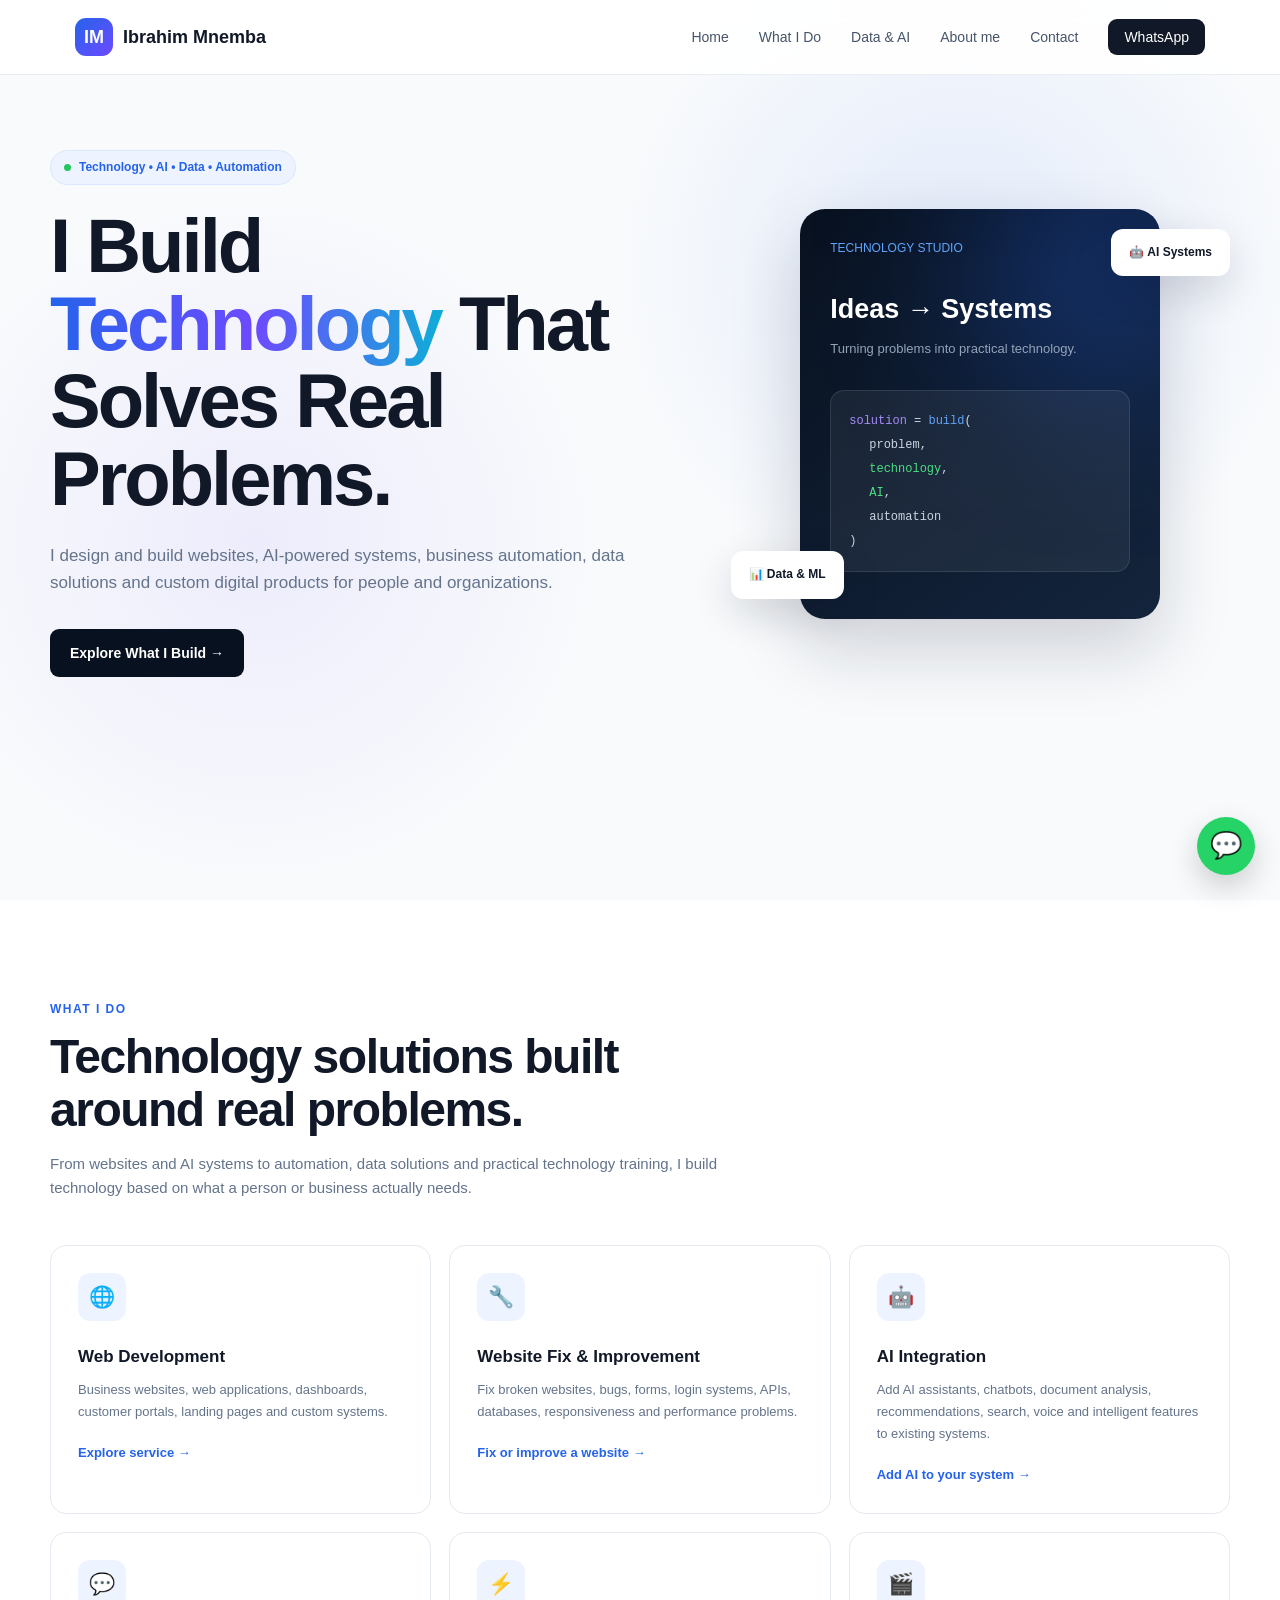
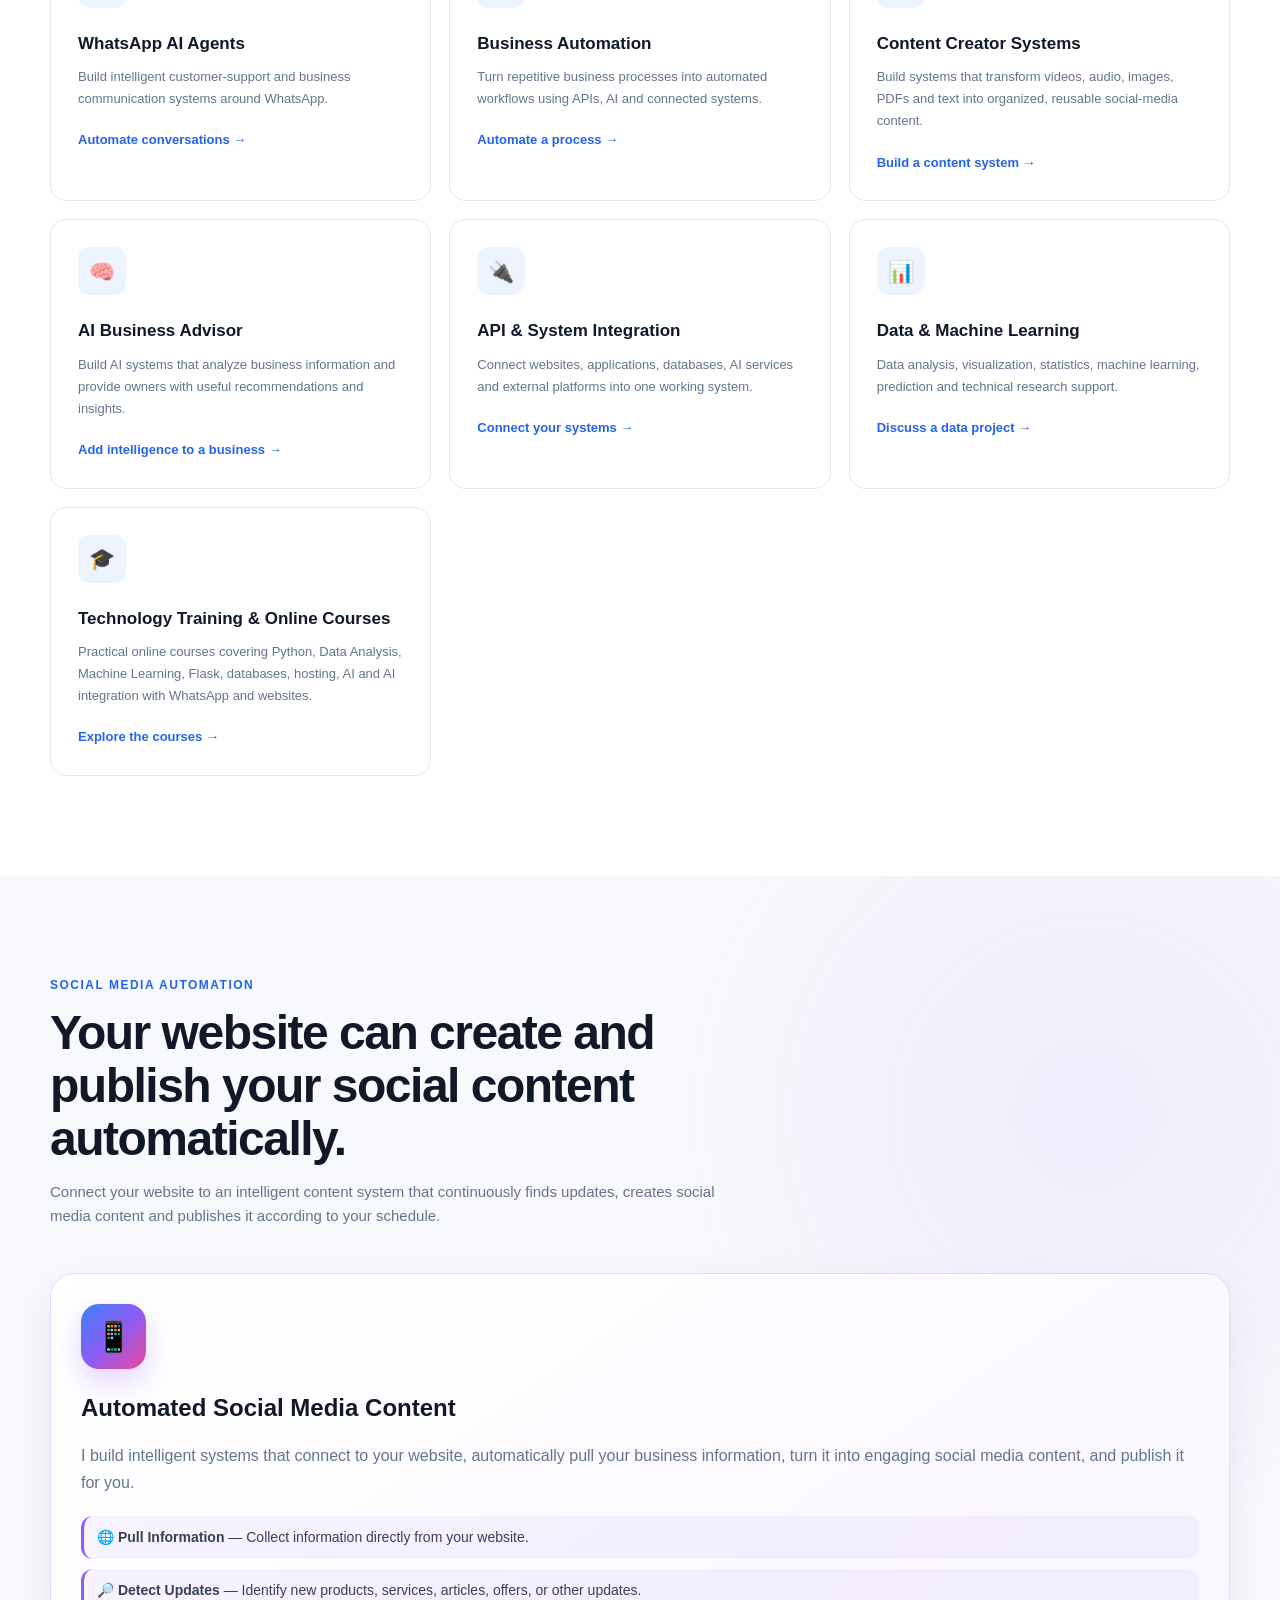
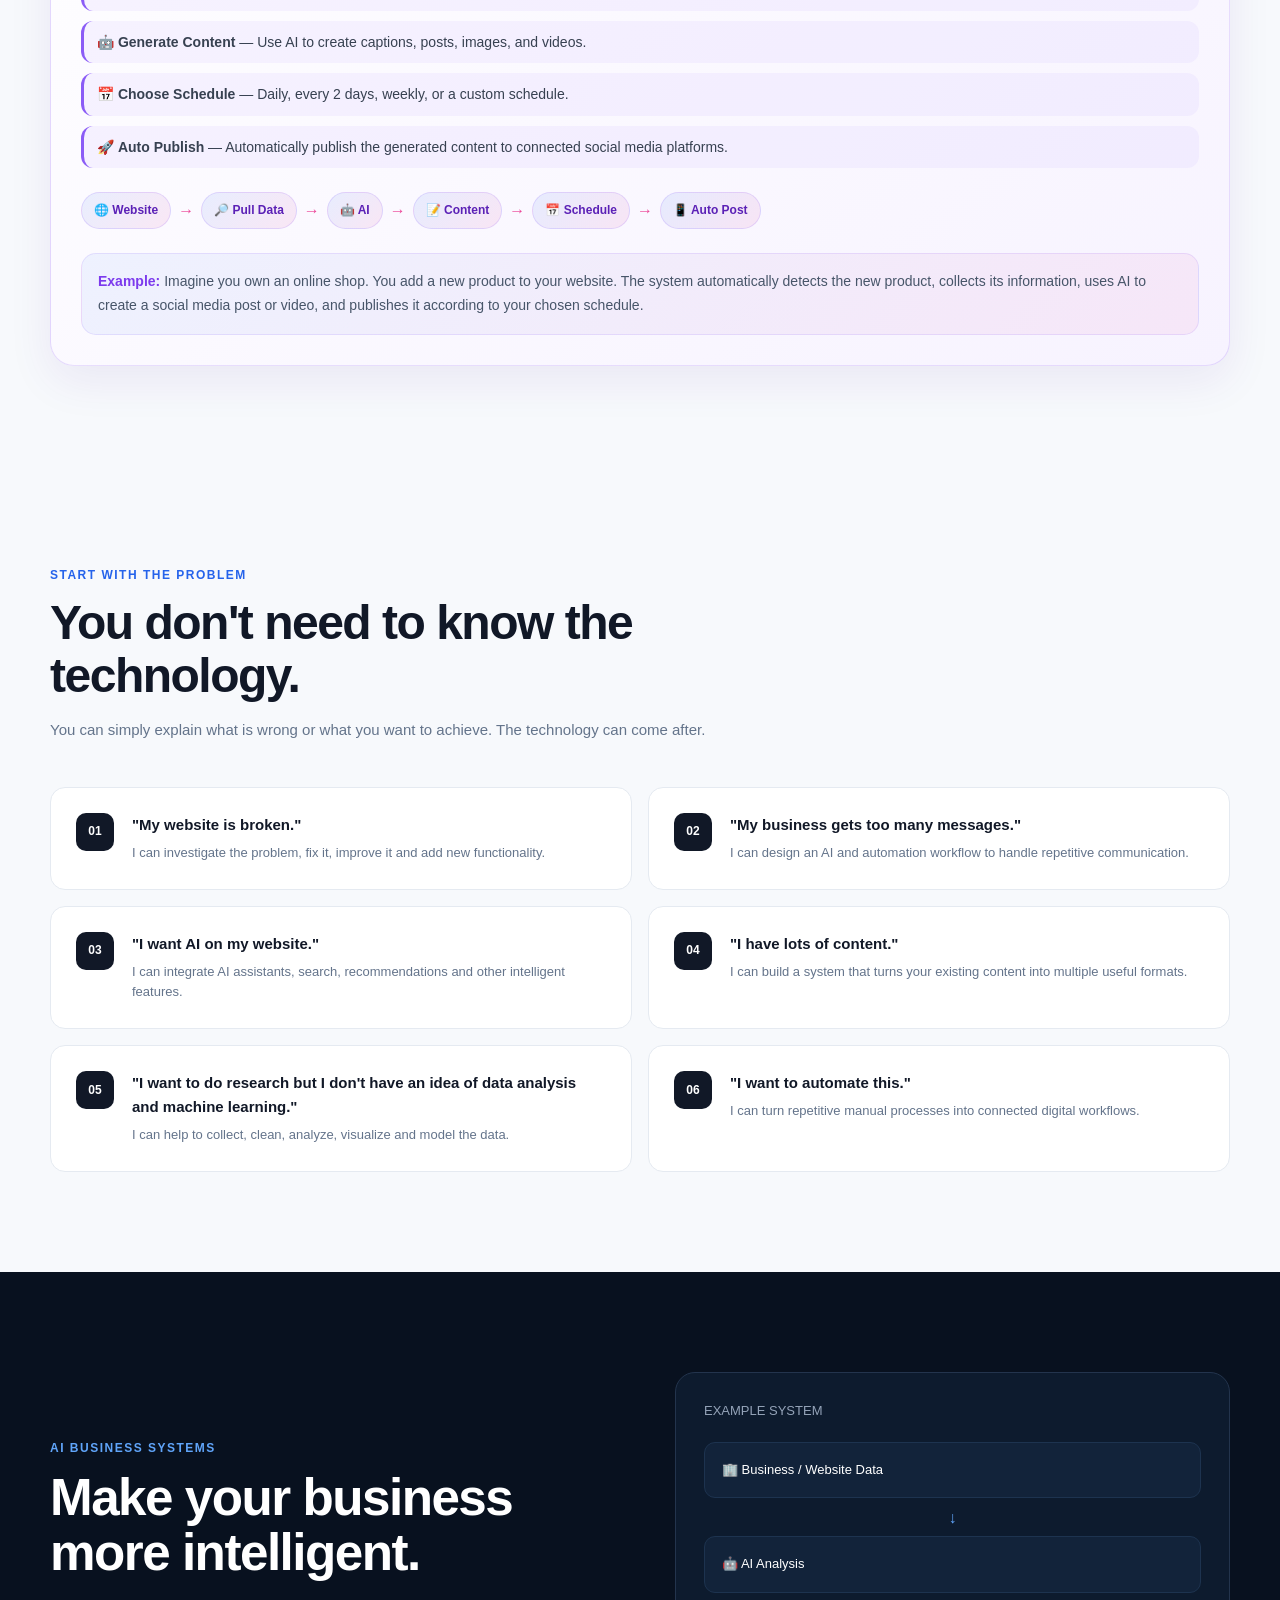
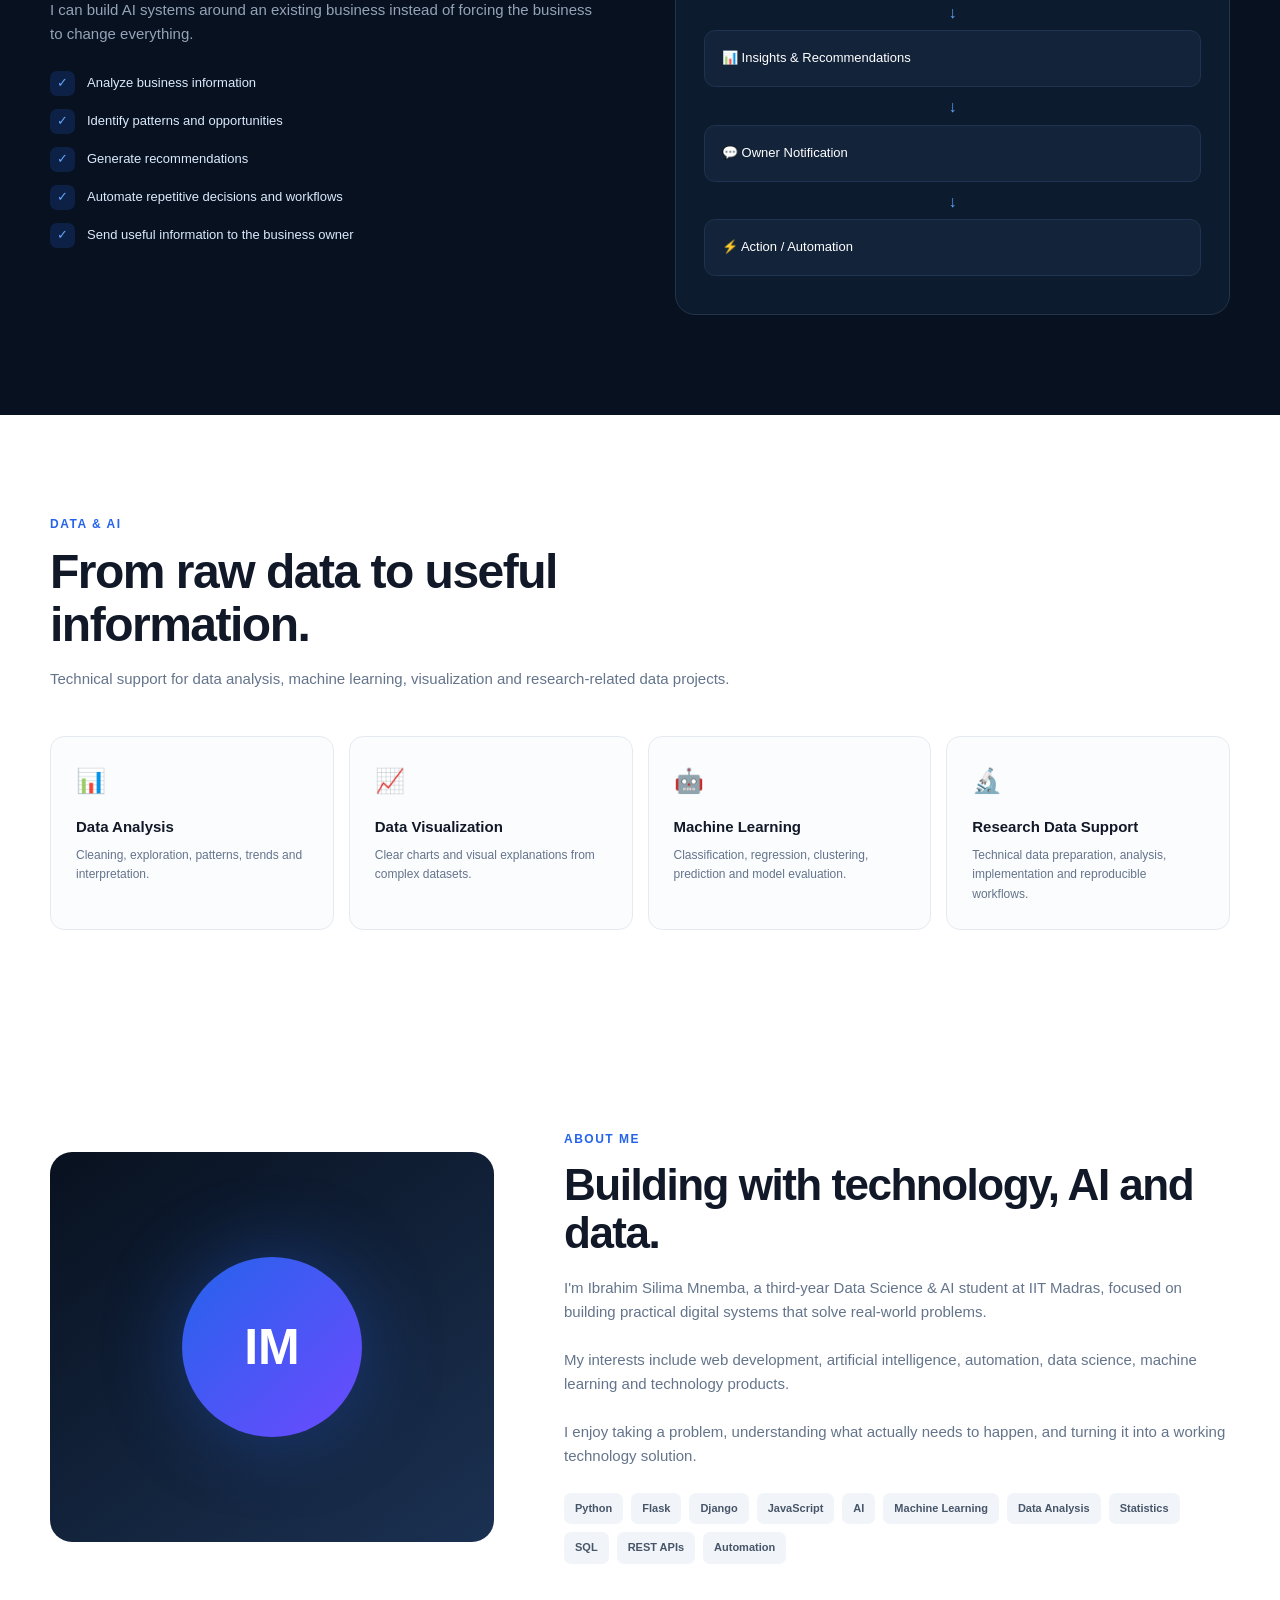
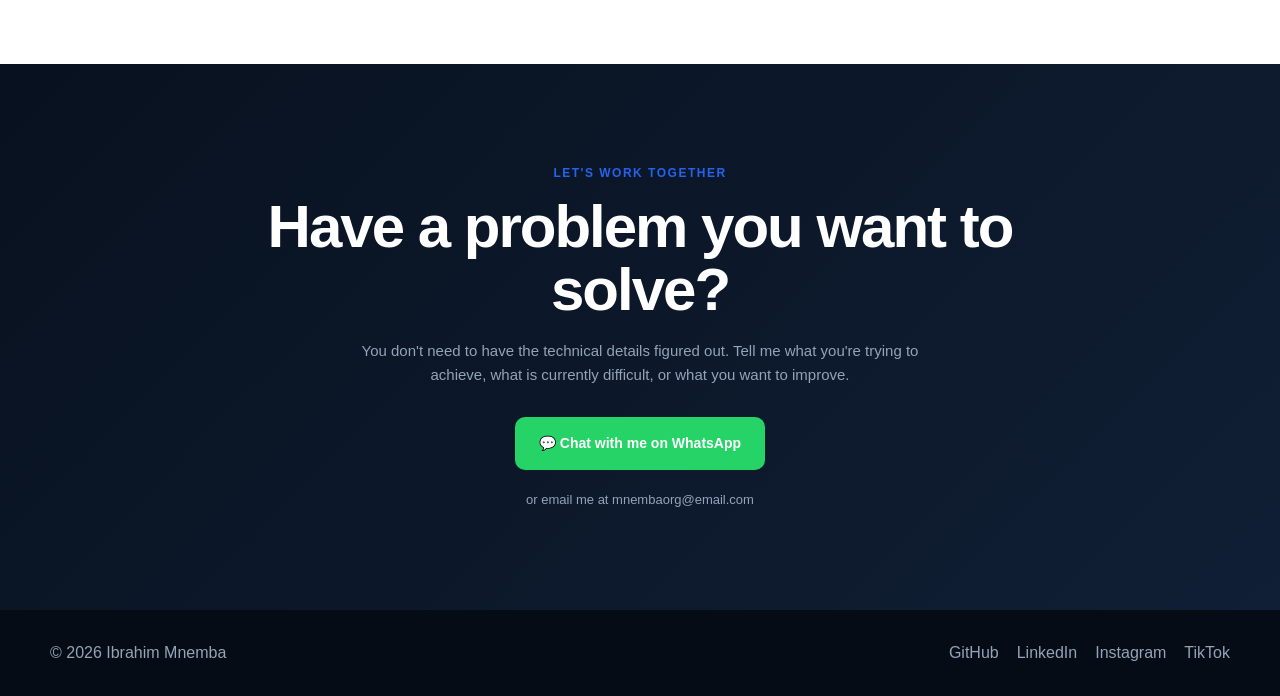
==== index.html @ 54eb2f70 "Add files via upload" ====
<!DOCTYPE html>
<html lang="en">

<head>
    <meta charset="UTF-8">
    <meta name="viewport" content="width=device-width, initial-scale=1.0">

    <title>Ibrahim Mnemba | Technology & AI</title>

    <meta name="description"
          content="I build websites, AI systems, automation solutions, data products and technology solutions that solve real problems.">

    <style>

        * {
            margin: 0;
            padding: 0;
            box-sizing: border-box;
        }

        html {
            scroll-behavior: smooth;
        }

        body {
            font-family: Inter, Arial, Helvetica, sans-serif;
            background: #f7f9fc;
            color: #111827;
            line-height: 1.6;
        }

        a {
            text-decoration: none;
            color: inherit;
        }

        button {
            font-family: inherit;
        }

        :root {
            --dark: #08111f;
            --dark-2: #0d1b2e;
            --blue: #2563eb;
            --purple: #6d4aff;
            --cyan: #06b6d4;
            --text: #111827;
            --muted: #64748b;
            --light: #f7f9fc;
            --white: #ffffff;
            --border: #e5eaf1;
        }

        .navbar {
            position: fixed;
            top: 0;
            left: 0;
            width: 100%;
            z-index: 1000;
            background: rgba(255, 255, 255, 0.88);
            backdrop-filter: blur(15px);
            border-bottom: 1px solid rgba(229, 234, 241, 0.8);
        }

        .nav-container {
            max-width: 1180px;
            margin: auto;
            height: 74px;
            display: flex;
            align-items: center;
            justify-content: space-between;
            padding: 0 25px;
        }

        .logo {
            display: flex;
            align-items: center;
            gap: 10px;
            font-weight: 800;
            font-size: 18px;
        }

        .logo-box {
            width: 38px;
            height: 38px;
            border-radius: 11px;
            display: flex;
            align-items: center;
            justify-content: center;
            color: white;
            background: linear-gradient(
                135deg,
                var(--blue),
                var(--purple)
            );
        }

        .nav-links {
            display: flex;
            align-items: center;
            gap: 30px;
            list-style: none;
        }

        .nav-links a {
            color: #475569;
            font-size: 14px;
            font-weight: 500;
            transition: 0.2s;
        }

        .nav-links a:hover {
            color: var(--blue);
        }

        .nav-whatsapp {
            background: #111827;
            color: white !important;
            padding: 10px 16px;
            border-radius: 9px;
        }

        .nav-whatsapp:hover {
            background: #1f2937;
            color: white !important;
        }

        .hero {
            min-height: 100vh;
            padding: 150px 25px 90px;
            background:
                radial-gradient(
                    circle at 75% 30%,
                    rgba(37, 99, 235, 0.10),
                    transparent 30%
                ),
                radial-gradient(
                    circle at 20% 60%,
                    rgba(109, 74, 255, 0.08),
                    transparent 30%
                ),
                #f8fafc;
        }

        .hero-container {
            max-width: 1180px;
            margin: auto;
            display: grid;
            grid-template-columns: 1.1fr 0.9fr;
            gap: 70px;
            align-items: center;
        }

        .hero-label {
            display: inline-flex;
            align-items: center;
            gap: 8px;
            background: #eef4ff;
            color: #2563eb;
            border: 1px solid #dbe7ff;
            padding: 7px 13px;
            border-radius: 30px;
            font-size: 12px;
            font-weight: 700;
            margin-bottom: 22px;
        }

        .hero-dot {
            width: 7px;
            height: 7px;
            background: #22c55e;
            border-radius: 50%;
        }

        .hero h1 {
            font-size: clamp(45px, 6vw, 76px);
            line-height: 1.02;
            letter-spacing: -3px;
            max-width: 750px;
        }

        .gradient-text {
            background: linear-gradient(
                90deg,
                #2563eb,
                #6d4aff,
                #06b6d4
            );
            -webkit-background-clip: text;
            background-clip: text;
            color: transparent;
        }

        .hero-description {
            max-width: 620px;
            margin-top: 25px;
            color: var(--muted);
            font-size: 17px;
        }

        .hero-buttons {
            display: flex;
            gap: 13px;
            margin-top: 32px;
            flex-wrap: wrap;
        }

        .btn {
            display: inline-flex;
            align-items: center;
            justify-content: center;
            gap: 8px;
            padding: 13px 20px;
            border-radius: 9px;
            font-size: 14px;
            font-weight: 700;
            transition: 0.25s;
        }

        .btn-primary {
            background: var(--dark);
            color: white;
        }

        .btn-primary:hover {
            transform: translateY(-2px);
            background: #16243a;
        }

        .btn-outline {
            border: 1px solid #d9e0e9;
            background: white;
            color: #1e293b;
        }

        .btn-outline:hover {
            border-color: var(--blue);
            color: var(--blue);
        }

        .hero-visual {
            position: relative;
            min-height: 470px;
            display: flex;
            align-items: center;
            justify-content: center;
        }

        .visual-card {
            width: 360px;
            height: 410px;
            border-radius: 25px;
            background: linear-gradient(
                145deg,
                #08111f,
                #13243c
            );
            position: relative;
            box-shadow:
                0 30px 70px rgba(15, 23, 42, 0.18);
            overflow: hidden;
        }

        .visual-glow {
            position: absolute;
            width: 240px;
            height: 240px;
            border-radius: 50%;
            background: #2563eb;
            filter: blur(90px);
            opacity: 0.4;
            top: -60px;
            right: -60px;
        }

        .visual-content {
            position: relative;
            z-index: 2;
            padding: 30px;
            color: white;
        }

        .code-window {
            background: rgba(255,255,255,0.06);
            border: 1px solid rgba(255,255,255,0.1);
            border-radius: 14px;
            padding: 18px;
            margin-top: 30px;
            font-family: monospace;
            font-size: 12px;
            color: #cbd5e1;
            line-height: 2;
        }

        .code-blue {
            color: #60a5fa;
        }

        .code-purple {
            color: #a78bfa;
        }

        .code-green {
            color: #4ade80;
        }

        .visual-title {
            font-size: 27px;
            font-weight: 800;
            margin-top: 30px;
        }

        .visual-subtitle {
            color: #94a3b8;
            font-size: 13px;
            margin-top: 8px;
        }

        .floating-card {
            position: absolute;
            background: white;
            padding: 14px 18px;
            border-radius: 12px;
            box-shadow:
                0 15px 40px rgba(15, 23, 42, 0.14);
            font-size: 12px;
            font-weight: 700;
            z-index: 5;
        }

        .floating-one {
            top: 50px;
            right: 0;
        }

        .floating-two {
            bottom: 50px;
            left: 0;
        }

        section {
            padding: 100px 25px;
        }

        .container {
            max-width: 1180px;
            margin: auto;
        }

        .section-heading {
            max-width: 700px;
            margin-bottom: 45px;
        }

        .section-label {
            color: var(--blue);
            font-size: 12px;
            font-weight: 800;
            text-transform: uppercase;
            letter-spacing: 1.5px;
            margin-bottom: 12px;
        }

        .section-heading h2 {
            font-size: clamp(32px, 4vw, 48px);
            line-height: 1.1;
            letter-spacing: -1.5px;
        }

        .section-heading p {
            margin-top: 15px;
            color: var(--muted);
            font-size: 15px;
        }

        .services {
            background: white;
        }

        .services-grid {
            display: grid;
            grid-template-columns: repeat(3, 1fr);
            gap: 18px;
        }

        .service-card {
            border: 1px solid var(--border);
            border-radius: 16px;
            padding: 27px;
            background: white;
            transition: 0.25s;
            position: relative;
            overflow: hidden;
            display: block;
            text-decoration: none;
            color: inherit;
            cursor: pointer;
        }

        .service-card:hover {
            transform: translateY(-5px);
            border-color: #cbd5e1;
            box-shadow:
                0 18px 45px rgba(15,23,42,0.08);
        }

        .service-icon {
            width: 48px;
            height: 48px;
            border-radius: 12px;
            display: flex;
            align-items: center;
            justify-content: center;
            background: #eef4ff;
            color: var(--blue);
            font-size: 21px;
            margin-bottom: 22px;
        }

        .service-card h3 {
            font-size: 17px;
            margin-bottom: 9px;
        }

        .service-card p {
            color: var(--muted);
            font-size: 13px;
            line-height: 1.7;
        }

        .service-arrow {
            margin-top: 20px;
            color: var(--blue);
            font-size: 13px;
            font-weight: 700;
        }

        .social-automation-section {
            background:
                radial-gradient(
                    circle at 85% 20%,
                    rgba(139, 92, 246, 0.08),
                    transparent 30%
                ),
                #f7f9fc;
        }

        .social-automation-card {
            position: relative;
            overflow: hidden;
            padding: 30px;
            border-radius: 24px;
            background:
                linear-gradient(145deg, #ffffff, #f7f3ff);
            border: 1px solid rgba(139, 92, 246, 0.20);
            box-shadow: 0 15px 45px rgba(76, 29, 149, 0.08);
            transition: all 0.3s ease;
        }

        .social-automation-card:hover {
            transform: translateY(-8px);
            border-color: rgba(236, 72, 153, 0.45);
            box-shadow: 0 25px 60px rgba(139, 92, 246, 0.16);
        }

        .social-icon {
            width: 65px;
            height: 65px;
            display: flex;
            align-items: center;
            justify-content: center;
            border-radius: 18px;
            font-size: 30px;
            margin-bottom: 20px;
            color: white;
            background: linear-gradient(
                135deg,
                #3b82f6,
                #8b5cf6,
                #ec4899
            );
            box-shadow: 0 12px 30px rgba(139, 92, 246, 0.25);
        }

        .social-automation-card h3 {
            font-size: 24px;
            margin-bottom: 14px;
            color: #111827;
        }

        .social-automation-card > p {
            color: #64748b;
            line-height: 1.7;
            margin-bottom: 20px;
        }

        .automation-features {
            display: grid;
            gap: 10px;
            margin: 20px 0;
        }

        .automation-feature {
            padding: 10px 13px;
            border-radius: 12px;
            background: rgba(139, 92, 246, 0.06);
            border-left: 3px solid #8b5cf6;
            color: #374151;
            font-size: 14px;
        }

        .automation-flow {
            display: flex;
            flex-wrap: wrap;
            align-items: center;
            gap: 7px;
            margin: 24px 0;
        }

        .flow-item {
            padding: 8px 12px;
            border-radius: 50px;
            font-size: 12px;
            font-weight: 700;
            color: #5b21b6;
            background: linear-gradient(
                135deg,
                rgba(59,130,246,.10),
                rgba(236,72,153,.10)
            );
            border: 1px solid rgba(139,92,246,.18);
        }

        .flow-arrow {
            color: #ec4899;
            font-weight: bold;
        }

        .automation-example {
            padding: 16px;
            border-radius: 15px;
            background: linear-gradient(
                135deg,
                rgba(59,130,246,.07),
                rgba(236,72,153,.07)
            );
            border: 1px solid rgba(139,92,246,.15);
            font-size: 14px;
            line-height: 1.7;
            color: #475569;
        }

        .automation-example strong {
            color: #7c3aed;
        }

        .problems {
            background: #f7f9fc;
        }

        .problem-grid {
            display: grid;
            grid-template-columns: repeat(2, 1fr);
            gap: 16px;
        }

        .problem-card {
            background: white;
            border: 1px solid var(--border);
            border-radius: 15px;
            padding: 25px;
            display: flex;
            gap: 18px;
        }

        .problem-number {
            min-width: 38px;
            height: 38px;
            border-radius: 10px;
            background: #111827;
            color: white;
            display: flex;
            align-items: center;
            justify-content: center;
            font-size: 12px;
            font-weight: 800;
        }

        .problem-card h3 {
            font-size: 15px;
            margin-bottom: 6px;
        }

        .problem-card p {
            color: var(--muted);
            font-size: 13px;
        }

        .feature {
            background: #08111f;
            color: white;
        }

        .feature-container {
            display: grid;
            grid-template-columns: 1fr 1fr;
            gap: 70px;
            align-items: center;
        }

        .feature .section-label {
            color: #60a5fa;
        }

        .feature h2 {
            font-size: clamp(34px, 4vw, 52px);
            line-height: 1.08;
            letter-spacing: -1.5px;
        }

        .feature-description {
            color: #94a3b8;
            margin-top: 18px;
            font-size: 15px;
        }

        .feature-list {
            margin-top: 25px;
            display: grid;
            gap: 13px;
        }

        .feature-item {
            display: flex;
            align-items: center;
            gap: 12px;
            color: #dbeafe;
            font-size: 13px;
        }

        .check {
            width: 25px;
            height: 25px;
            border-radius: 7px;
            background: rgba(37,99,235,0.2);
            display: flex;
            align-items: center;
            justify-content: center;
            color: #60a5fa;
        }

        .workflow {
            border: 1px solid #23344d;
            border-radius: 20px;
            padding: 28px;
            background: #0d1b2e;
        }

        .workflow-title {
            font-size: 13px;
            color: #94a3b8;
            margin-bottom: 20px;
        }

        .workflow-step {
            padding: 17px;
            border-radius: 11px;
            background: #12233a;
            border: 1px solid #1d334f;
            margin-bottom: 10px;
            font-size: 13px;
        }

        .workflow-arrow {
            text-align: center;
            color: #60a5fa;
            margin: -3px 0 5px;
        }

        .data-section {
            background: white;
        }

        .data-grid {
            display: grid;
            grid-template-columns: repeat(4, 1fr);
            gap: 15px;
        }

        .data-card {
            padding: 25px;
            border: 1px solid var(--border);
            border-radius: 14px;
            background: #fbfcfe;
        }

        .data-card span {
            font-size: 24px;
        }

        .data-card h3 {
            font-size: 15px;
            margin-top: 15px;
        }

        .data-card p {
            color: var(--muted);
            font-size: 12px;
            margin-top: 7px;
        }

        .projects {
            background: #f7f9fc;
        }

        .project-grid {
            display: grid;
            grid-template-columns: repeat(3, 1fr);
            gap: 20px;
        }

        .project-card {
            background: white;
            border: 1px solid var(--border);
            border-radius: 17px;
            overflow: hidden;
            transition: 0.25s;
        }

        .project-card:hover {
            transform: translateY(-5px);
            box-shadow:
                0 20px 50px rgba(15,23,42,0.08);
        }

        .project-image {
            height: 210px;
            background:
                radial-gradient(
                    circle at 70% 30%,
                    #2563eb,
                    transparent 25%
                ),
                linear-gradient(
                    135deg,
                    #08111f,
                    #172b49
                );
            display: flex;
            align-items: center;
            justify-content: center;
            color: white;
            font-size: 42px;
        }

        .project-content {
            padding: 24px;
        }

        .project-tag {
            color: var(--blue);
            font-size: 10px;
            text-transform: uppercase;
            font-weight: 800;
            letter-spacing: 1px;
        }

        .project-content h3 {
            margin-top: 8px;
            font-size: 19px;
        }

        .project-content p {
            color: var(--muted);
            font-size: 13px;
            margin-top: 8px;
        }

        .project-link {
            display: inline-block;
            margin-top: 17px;
            color: var(--blue);
            font-size: 12px;
            font-weight: 700;
        }

        .about {
            background: white;
        }

        .about-grid {
            display: grid;
            grid-template-columns: 0.8fr 1.2fr;
            gap: 70px;
            align-items: center;
        }

        .profile-box {
            min-height: 390px;
            border-radius: 22px;
            background:
                linear-gradient(
                    145deg,
                    #08111f,
                    #1b3152
                );
            display: flex;
            align-items: center;
            justify-content: center;
            color: white;
            position: relative;
            overflow: hidden;
        }

        .profile-circle {
            width: 180px;
            height: 180px;
            border-radius: 50%;
            background:
                linear-gradient(
                    135deg,
                    #2563eb,
                    #6d4aff
                );
            display: flex;
            align-items: center;
            justify-content: center;
            font-size: 50px;
            font-weight: 800;
            box-shadow:
                0 0 80px rgba(37,99,235,0.35);
        }

        .about h2 {
            font-size: 44px;
            line-height: 1.1;
            letter-spacing: -1.5px;
        }

        .about-text {
            color: var(--muted);
            font-size: 15px;
            margin-top: 18px;
        }

        .skills {
            display: flex;
            flex-wrap: wrap;
            gap: 8px;
            margin-top: 25px;
        }

        .skill {
            padding: 7px 11px;
            border-radius: 7px;
            background: #f1f5f9;
            color: #475569;
            font-size: 11px;
            font-weight: 600;
        }

        .contact {
            background:
                linear-gradient(
                    135deg,
                    #08111f,
                    #101f35
                );
            color: white;
            text-align: center;
        }

        .contact-container {
            max-width: 800px;
            margin: auto;
        }

        .contact h2 {
            font-size: clamp(38px, 5vw, 60px);
            line-height: 1.05;
            letter-spacing: -2px;
        }

        .contact p {
            color: #94a3b8;
            margin: 18px auto 30px;
            max-width: 600px;
            font-size: 15px;
        }

        .whatsapp-btn {
            display: inline-flex;
            align-items: center;
            gap: 10px;
            padding: 15px 24px;
            border-radius: 10px;
            background: #25d366;
            color: white;
            font-size: 14px;
            font-weight: 800;
            transition: 0.25s;
        }

        .whatsapp-btn:hover {
            transform: translateY(-3px);
            background: #20bd5a;
            box-shadow:
                0 12px 30px rgba(37,211,102,0.25);
        }

        .contact-email {
            display: block;
            margin-top: 20px;
            color: #94a3b8;
            font-size: 13px;
        }

        footer {
            background: #050c16;
            color: #94a3b8;
            padding: 30px 25px;
        }

        .footer-container {
            max-width: 1180px;
            margin: auto;
            display: flex;
            align-items: center;
            justify-content: space-between;
        }

        .footer-socials {
            display: flex;
            gap: 18px;
        }

        .footer-socials a:hover {
            color: white;
        }

        .floating-whatsapp {
            position: fixed;
            right: 25px;
            bottom: 25px;
            width: 58px;
            height: 58px;
            border-radius: 50%;
            background: #25d366;
            color: white;
            display: flex;
            align-items: center;
            justify-content: center;
            font-size: 26px;
            box-shadow:
                0 12px 30px rgba(0,0,0,0.18);
            z-index: 999;
            transition: 0.25s;
        }

        .floating-whatsapp:hover {
            transform: scale(1.08);
        }

        @media (max-width: 950px) {

            .hero-container,
            .feature-container,
            .about-grid {
                grid-template-columns: 1fr;
            }

            .hero {
                padding-top: 130px;
            }

            .hero-visual {
                min-height: 420px;
            }

            .services-grid,
            .project-grid {
                grid-template-columns: repeat(2, 1fr);
            }

            .data-grid {
                grid-template-columns: repeat(2, 1fr);
            }
        }

        @media (max-width: 700px) {

            .nav-links {
                display: none;
            }

            .nav-container {
                padding: 0 18px;
            }

            section {
                padding: 75px 18px;
            }

            .hero {
                padding-left: 18px;
                padding-right: 18px;
            }

            .hero h1 {
                letter-spacing: -2px;
            }

            .hero-description {
                font-size: 15px;
            }

            .visual-card {
                width: 310px;
            }

            .floating-one {
                right: -5px;
            }

            .floating-two {
                left: -5px;
            }

            .services-grid,
            .project-grid,
            .problem-grid,
            .data-grid {
                grid-template-columns: 1fr;
            }

            .about h2 {
                font-size: 35px;
            }

            .footer-container {
                flex-direction: column;
                gap: 15px;
                text-align: center;
            }
        }

    </style>
</head>

<body>

    <nav class="navbar">

        <div class="nav-container">

            <a href="#home" class="logo">

                <div class="logo-box">
                    IM
                </div>

                Ibrahim Mnemba

            </a>

            <ul class="nav-links">

                <li>
                    <a href="#home">Home</a>
                </li>

                <li>
                    <a href="#services">What I Do</a>
                </li>

            
                <li>
                    <a href="#data">Data & AI</a>
                </li>

                <li>
                    <a href="#about">About me</a>
                </li>

                <li>
                    <a href="#contact">Contact</a>
                </li>

                <li>
                    <a
                        class="nav-whatsapp"
                        href="https://wa.me/255700000000?text=Hello%20Ibrahim%2C%20I%20saw%20your%20website%20and%20I%27d%20like%20to%20discuss%20a%20project."
                        target="_blank"
                    >
                        WhatsApp
                    </a>
                </li>

            </ul>

        </div>

    </nav>


    <section class="hero" id="home">

        <div class="hero-container">

            <div class="hero-content">

                <div class="hero-label">

                    <span class="hero-dot"></span>

                    Technology • AI • Data • Automation

                </div>

                <h1>

                    I Build
                    <span class="gradient-text">
                        Technology
                    </span>

                    That Solves Real Problems.

                </h1>

                <p class="hero-description">

                    I design and build websites, AI-powered systems,
                    business automation, data solutions and custom
                    digital products for people and organizations.

                </p>

                <div class="hero-buttons">

                    <a href="#services" class="btn btn-primary">
                        Explore What I Build →
                    </a>

                    

                </div>

            </div>


            <div class="hero-visual">

                <div class="floating-card floating-one">
                    🤖 AI Systems
                </div>

                <div class="floating-card floating-two">
                    📊 Data & ML
                </div>

                <div class="visual-card">

                    <div class="visual-glow"></div>

                    <div class="visual-content">

                        <div style="color:#60a5fa;font-size:12px;">
                            TECHNOLOGY STUDIO
                        </div>

                        <div class="visual-title">
                            Ideas → Systems
                        </div>

                        <div class="visual-subtitle">
                            Turning problems into practical technology.
                        </div>

                        <div class="code-window">

                            <div>
                                <span class="code-purple">solution</span> =
                                <span class="code-blue">build</span>(
                            </div>

                            <div style="padding-left:20px;">
                                problem,
                            </div>

                            <div style="padding-left:20px;">
                                <span class="code-green">technology</span>,
                            </div>

                            <div style="padding-left:20px;">
                                <span class="code-green">AI</span>,
                            </div>

                            <div style="padding-left:20px;">
                                automation
                            </div>

                            <div>
                                )
                            </div>

                        </div>

                    </div>

                </div>

            </div>

        </div>

    </section>


    <section class="services" id="services">

        <div class="container">

            <div class="section-heading">

                <div class="section-label">
                    What I Do
                </div>

                <h2>
                    Technology solutions built around real problems.
                </h2>

                <p>
                    From websites and AI systems to automation, data
                    solutions and practical technology training, I build
                    technology based on what a person or business actually needs.
                </p>

            </div>


            <div class="services-grid">

                <a class="service-card" href="../services/web-development.html">

                    <div class="service-icon">
                        🌐
                    </div>

                    <h3>
                        Web Development
                    </h3>

                    <p>
                        Business websites, web applications,
                        dashboards, customer portals, landing pages
                        and custom systems.
                    </p>

                    <div class="service-arrow">
                        Explore service →
                    </div>

                </a>


                <a class="service-card" href="../services/website-fix.html">

                    <div class="service-icon">
                        🔧
                    </div>

                    <h3>
                        Website Fix & Improvement
                    </h3>

                    <p>
                        Fix broken websites, bugs, forms, login
                        systems, APIs, databases, responsiveness
                        and performance problems.
                    </p>

                    <div class="service-arrow">
                        Fix or improve a website →
                    </div>

                </a>


                <a class="service-card" href="../services/ai-integration.html">

                    <div class="service-icon">
                        🤖
                    </div>

                    <h3>
                        AI Integration
                    </h3>

                    <p>
                        Add AI assistants, chatbots, document
                        analysis, recommendations, search,
                        voice and intelligent features to existing systems.
                    </p>

                    <div class="service-arrow">
                        Add AI to your system →
                    </div>

                </a>


                <a class="service-card" href="../services/whatsapp-ai-agents.html">

                    <div class="service-icon">
                        💬
                    </div>

                    <h3>
                        WhatsApp AI Agents
                    </h3>

                    <p>
                        Build intelligent customer-support and
                        business communication systems around WhatsApp.
                    </p>

                    <div class="service-arrow">
                        Automate conversations →
                    </div>

                </a>


                <a class="service-card" href="../services/business-automation.html">

                    <div class="service-icon">
                        ⚡
                    </div>

                    <h3>
                        Business Automation
                    </h3>

                    <p>
                        Turn repetitive business processes into
                        automated workflows using APIs, AI and
                        connected systems.
                    </p>

                    <div class="service-arrow">
                        Automate a process →
                    </div>

                </a>


                <a class="service-card" href="../services/content-creator-systems.html">

                    <div class="service-icon">
                        🎬
                    </div>

                    <h3>
                        Content Creator Systems
                    </h3>

                    <p>
                        Build systems that transform videos, audio,
                        images, PDFs and text into organized,
                        reusable social-media content.
                    </p>

                    <div class="service-arrow">
                        Build a content system →
                    </div>

                </a>


                <a class="service-card" href="../services/ai-business-advisor.html">

                    <div class="service-icon">
                        🧠
                    </div>

                    <h3>
                        AI Business Advisor
                    </h3>

                    <p>
                        Build AI systems that analyze business
                        information and provide owners with useful
                        recommendations and insights.
                    </p>

                    <div class="service-arrow">
                        Add intelligence to a business →
                    </div>

                </a>


                <a class="service-card" href="../services/api-system-integration.html">

                    <div class="service-icon">
                        🔌
                    </div>

                    <h3>
                        API & System Integration
                    </h3>

                    <p>
                        Connect websites, applications, databases,
                        AI services and external platforms into one
                        working system.
                    </p>

                    <div class="service-arrow">
                        Connect your systems →
                    </div>

                </a>


                <a class="service-card" href="../services/data-machine-learning.html">

                    <div class="service-icon">
                        📊
                    </div>

                    <h3>
                        Data & Machine Learning
                    </h3>

                    <p>
                        Data analysis, visualization, statistics,
                        machine learning, prediction and
                        technical research support.
                    </p>

                    <div class="service-arrow">
                        Discuss a data project →
                    </div>

                </a>


                <a class="service-card" href="../services/technology-training.html">

                    <div class="service-icon">
                        🎓
                    </div>

                    <h3>
                        Technology Training & Online Courses
                    </h3>

                    <p>
                        Practical online courses covering Python,
                        Data Analysis, Machine Learning, Flask,
                        databases, hosting, AI and AI integration
                        with WhatsApp and websites.
                    </p>

                    <div class="service-arrow">
                        Explore the courses →
                    </div>

                </a>

            </div>

        </div>

    </section>


    <section class="social-automation-section">

        <div class="container">

            <div class="section-heading">

                <div class="section-label">
                    Social Media Automation
                </div>

                <h2>
                    Your website can create and publish your social content automatically.
                </h2>

                <p>
                    Connect your website to an intelligent content system
                    that continuously finds updates, creates social media
                    content and publishes it according to your schedule.
                </p>

            </div>


            <div class="social-automation-card">

                <div class="social-icon">
                    📱
                </div>

                <h3>
                    Automated Social Media Content
                </h3>

                <p>
                    I build intelligent systems that connect to your website,
                    automatically pull your business information, turn it into
                    engaging social media content, and publish it for you.
                </p>


                <div class="automation-features">

                    <div class="automation-feature">
                        🌐 <strong>Pull Information</strong> —
                        Collect information directly from your website.
                    </div>

                    <div class="automation-feature">
                        🔎 <strong>Detect Updates</strong> —
                        Identify new products, services, articles,
                        offers, or other updates.
                    </div>

                    <div class="automation-feature">
                        🤖 <strong>Generate Content</strong> —
                        Use AI to create captions, posts, images, and videos.
                    </div>

                    <div class="automation-feature">
                        📅 <strong>Choose Schedule</strong> —
                        Daily, every 2 days, weekly, or a custom schedule.
                    </div>

                    <div class="automation-feature">
                        🚀 <strong>Auto Publish</strong> —
                        Automatically publish the generated content
                        to connected social media platforms.
                    </div>

                </div>


                <div class="automation-flow">

                    <span class="flow-item">
                        🌐 Website
                    </span>

                    <span class="flow-arrow">
                        →
                    </span>

                    <span class="flow-item">
                        🔎 Pull Data
                    </span>

                    <span class="flow-arrow">
                        →
                    </span>

                    <span class="flow-item">
                        🤖 AI
                    </span>

                    <span class="flow-arrow">
                        →
                    </span>

                    <span class="flow-item">
                        📝 Content
                    </span>

                    <span class="flow-arrow">
                        →
                    </span>

                    <span class="flow-item">
                        📅 Schedule
                    </span>

                    <span class="flow-arrow">
                        →
                    </span>

                    <span class="flow-item">
                        📱 Auto Post
                    </span>

                </div>


                <div class="automation-example">

                    <strong>Example:</strong>

                    Imagine you own an online shop. You add a new product
                    to your website. The system automatically detects the
                    new product, collects its information, uses AI to create
                    a social media post or video, and publishes it according
                    to your chosen schedule.

                </div>

            </div>

        </div>

    </section>


    <section class="problems">

        <div class="container">

            <div class="section-heading">

                <div class="section-label">
                    Start With The Problem
                </div>

                <h2>
                    You don't need to know the technology.
                </h2>

                <p>
                    You can simply explain what is wrong or what
                    you want to achieve. The technology can come after.
                </p>

            </div>


            <div class="problem-grid">

                <div class="problem-card">

                    <div class="problem-number">
                        01
                    </div>

                    <div>

                        <h3>
                            "My website is broken."
                        </h3>

                        <p>
                            I can investigate the problem, fix it,
                            improve it and add new functionality.
                        </p>

                    </div>

                </div>


                <div class="problem-card">

                    <div class="problem-number">
                        02
                    </div>

                    <div>

                        <h3>
                            "My business gets too many messages."
                        </h3>

                        <p>
                            I can design an AI and automation workflow
                            to handle repetitive communication.
                        </p>

                    </div>

                </div>


                <div class="problem-card">

                    <div class="problem-number">
                        03
                    </div>

                    <div>

                        <h3>
                            "I want AI on my website."
                        </h3>

                        <p>
                            I can integrate AI assistants, search,
                            recommendations and other intelligent features.
                        </p>

                    </div>

                </div>


                <div class="problem-card">

                    <div class="problem-number">
                        04
                    </div>

                    <div>

                        <h3>
                            "I have lots of content."
                        </h3>

                        <p>
                            I can build a system that turns your
                            existing content into multiple useful formats.
                        </p>

                    </div>

                </div>


                <div class="problem-card">

                    <div class="problem-number">
                        05
                    </div>

                    <div>

                        <h3>
                            "I want to do research but I don't have an idea of data analysis and machine learning."
                        </h3>

                        <p>
                            I can help to collect, clean, analyze, visualize and
                            model the data.
                        </p>

                    </div>

                </div>


                <div class="problem-card">

                    <div class="problem-number">
                        06
                    </div>

                    <div>

                        <h3>
                            "I want to automate this."
                        </h3>

                        <p>
                            I can turn repetitive manual processes
                            into connected digital workflows.
                        </p>

                    </div>

                </div>

            </div>

        </div>

    </section>


    <section class="feature">

        <div class="container feature-container">

            <div>

                <div class="section-label">
                    AI Business Systems
                </div>

                <h2>
                    Make your business more intelligent.
                </h2>

                <p class="feature-description">
                    I can build AI systems around an existing
                    business instead of forcing the business to
                    change everything.
                </p>


                <div class="feature-list">

                    <div class="feature-item">
                        <span class="check">✓</span>
                        Analyze business information
                    </div>

                    <div class="feature-item">
                        <span class="check">✓</span>
                        Identify patterns and opportunities
                    </div>

                    <div class="feature-item">
                        <span class="check">✓</span>
                        Generate recommendations
                    </div>

                    <div class="feature-item">
                        <span class="check">✓</span>
                        Automate repetitive decisions and workflows
                    </div>

                    <div class="feature-item">
                        <span class="check">✓</span>
                        Send useful information to the business owner
                    </div>

                </div>

            </div>


            <div class="workflow">

                <div class="workflow-title">
                    EXAMPLE SYSTEM
                </div>

                <div class="workflow-step">
                    🏢 Business / Website Data
                </div>

                <div class="workflow-arrow">
                    ↓
                </div>

                <div class="workflow-step">
                    🤖 AI Analysis
                </div>

                <div class="workflow-arrow">
                    ↓
                </div>

                <div class="workflow-step">
                    📊 Insights & Recommendations
                </div>

                <div class="workflow-arrow">
                    ↓
                </div>

                <div class="workflow-step">
                    💬 Owner Notification
                </div>

                <div class="workflow-arrow">
                    ↓
                </div>

                <div class="workflow-step">
                    ⚡ Action / Automation
                </div>

            </div>

        </div>

    </section>


    <section class="data-section" id="data">

        <div class="container">

            <div class="section-heading">

                <div class="section-label">
                    Data & AI
                </div>

                <h2>
                    From raw data to useful information.
                </h2>

                <p>
                    Technical support for data analysis, machine
                    learning, visualization and research-related
                    data projects.
                </p>

            </div>


            <div class="data-grid">

                <div class="data-card">

                    <span>📊</span>

                    <h3>
                        Data Analysis
                    </h3>

                    <p>
                        Cleaning, exploration, patterns,
                        trends and interpretation.
                    </p>

                </div>


                <div class="data-card">

                    <span>📈</span>

                    <h3>
                        Data Visualization
                    </h3>

                    <p>
                        Clear charts and visual explanations
                        from complex datasets.
                    </p>

                </div>


                <div class="data-card">

                    <span>🤖</span>

                    <h3>
                        Machine Learning
                    </h3>

                    <p>
                        Classification, regression, clustering,
                        prediction and model evaluation.
                    </p>

                </div>


                <div class="data-card">

                    <span>🔬</span>

                    <h3>
                        Research Data Support
                    </h3>

                    <p>
                        Technical data preparation, analysis,
                        implementation and reproducible workflows.
                    </p>

                </div>

            </div>

        </div>

    </section>


    <section class="about" id="about">

        <div class="container about-grid">

            <div class="profile-box">

                <div class="profile-circle">
                    IM
                </div>

            </div>


            <div>

                <div class="section-label">
                    About Me
                </div>

                <h2>
                    Building with technology, AI and data.
                </h2>

                <p class="about-text">

                    I'm Ibrahim Silima Mnemba,
                    a third-year Data Science & AI student at IIT Madras,
                    focused on building practical digital systems that solve real-world problems.

                    <br><br>

                    My interests include web development,
                    artificial intelligence, automation, data science,
                    machine learning and technology products.

                    <br><br>

                    I enjoy taking a problem, understanding what
                    actually needs to happen, and turning it into
                    a working technology solution.

                </p>


                <div class="skills">

                    <span class="skill">Python</span>
                    <span class="skill">Flask</span>
                    <span class="skill">Django</span>
                    <span class="skill">JavaScript</span>
                    <span class="skill">AI</span>
                    <span class="skill">Machine Learning</span>
                    <span class="skill">Data Analysis</span>
                    <span class="skill">Statistics</span>
                    <span class="skill">SQL</span>
                    <span class="skill">REST APIs</span>
                    <span class="skill">Automation</span>

                </div>

            </div>

        </div>

    </section>


    <section class="contact" id="contact">

        <div class="contact-container">

            <div class="section-label">
                Let's Work Together
            </div>

            <h2>
                Have a problem you want to solve?
            </h2>

            <p>
                You don't need to have the technical details figured
                out. Tell me what you're trying to achieve, what is
                currently difficult, or what you want to improve.
            </p>

            <a
                href="https://wa.me/255700000000?text=Hello%20Ibrahim%2C%20I%20visited%20your%20website%20and%20I%27d%20like%20to%20discuss%20a%20project."
                target="_blank"
                class="whatsapp-btn"
            >
                💬
                Chat with me on WhatsApp
            </a>

            <a
                href="mailto:mnembaorg@email.com"
                class="contact-email"
            >
                or email me at mnembaorg@email.com
            </a>

        </div>

    </section>


    <footer>

        <div class="footer-container">

            <div>
                © 2026 Ibrahim Mnemba
            </div>

            <div class="footer-socials">

                <a href="#" target="_blank">
                    GitHub
                </a>

                <a href="#" target="_blank">
                    LinkedIn
                </a>

                <a href="#" target="_blank">
                    Instagram
                </a>

                <a href="#" target="_blank">
                    TikTok
                </a>

            </div>

        </div>

    </footer>


    <a
        href="https://wa.me/255700000000?text=Hello%20Ibrahim%2C%20I%20saw%20your%20website%20and%20would%20like%20to%20discuss%20a%20project."
        target="_blank"
        class="floating-whatsapp"
        title="Chat with me on WhatsApp"
    >
        💬
    </a>

</body>
</html>
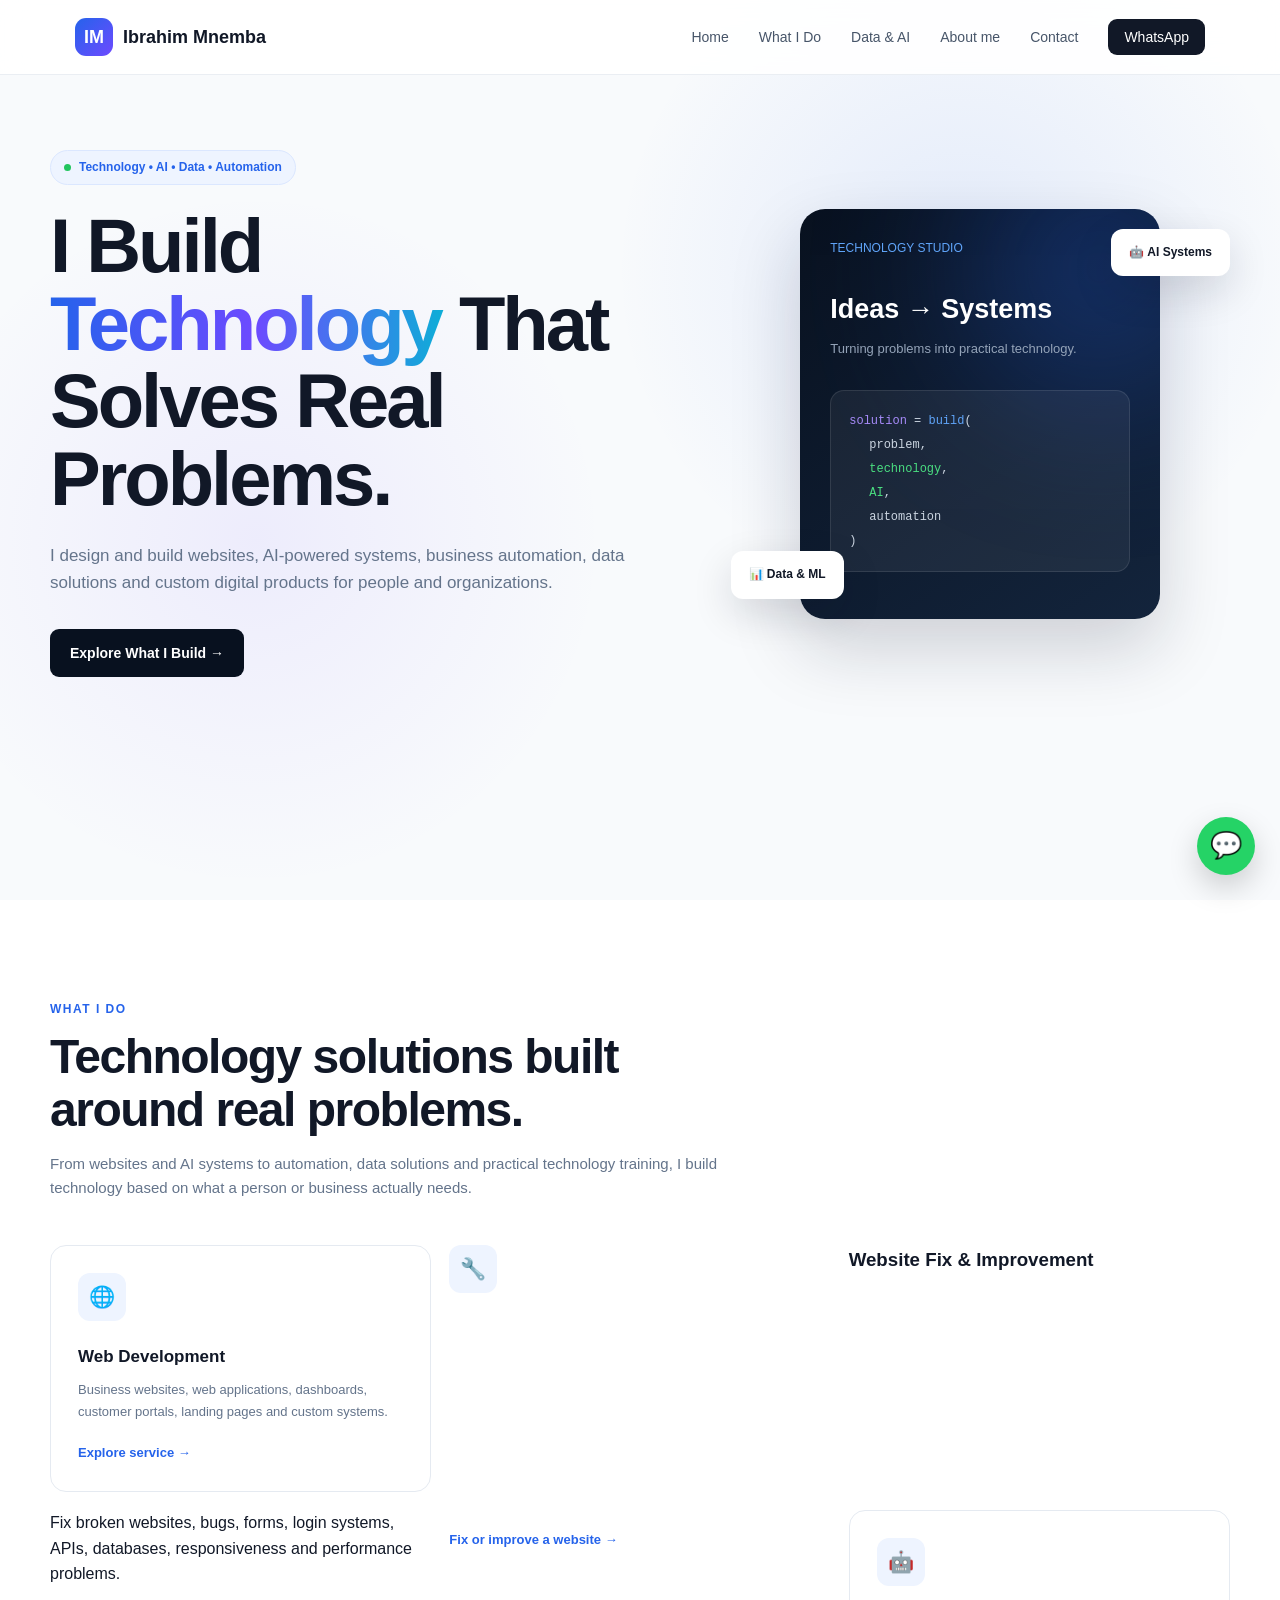
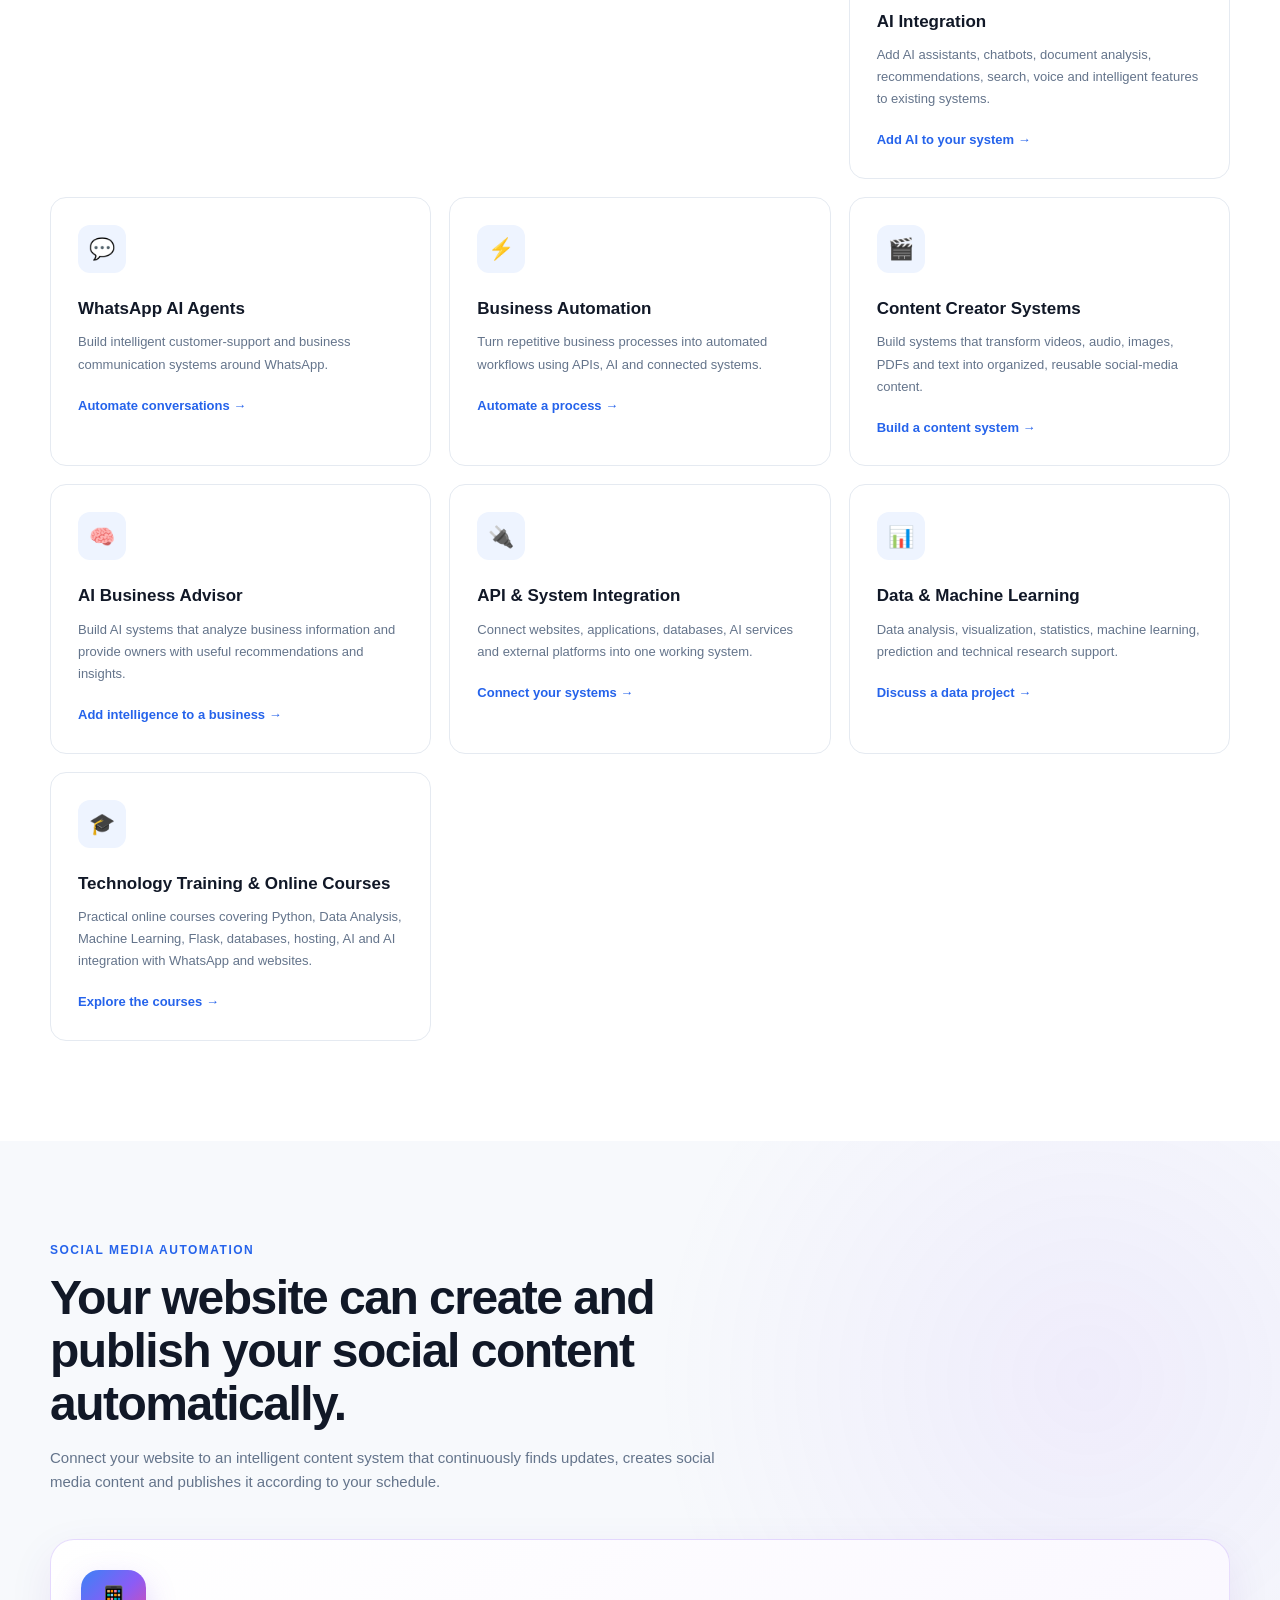
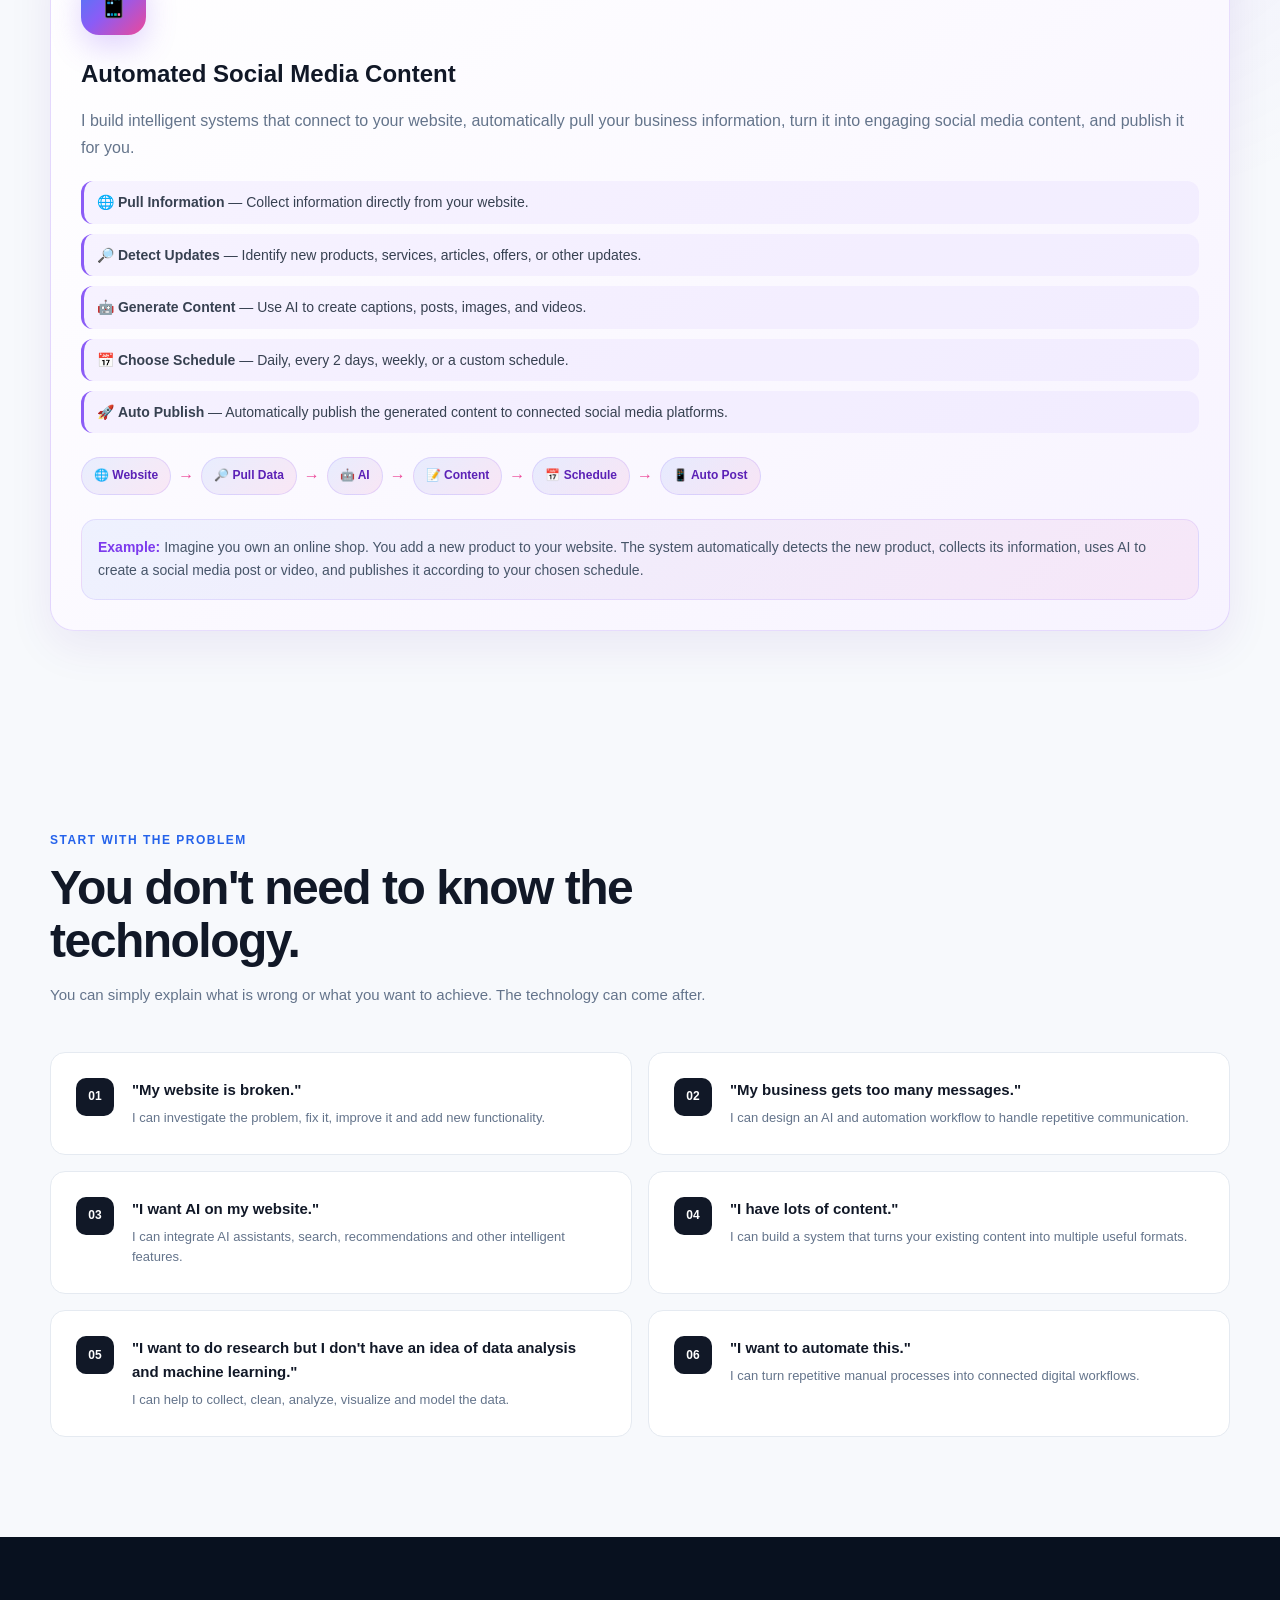
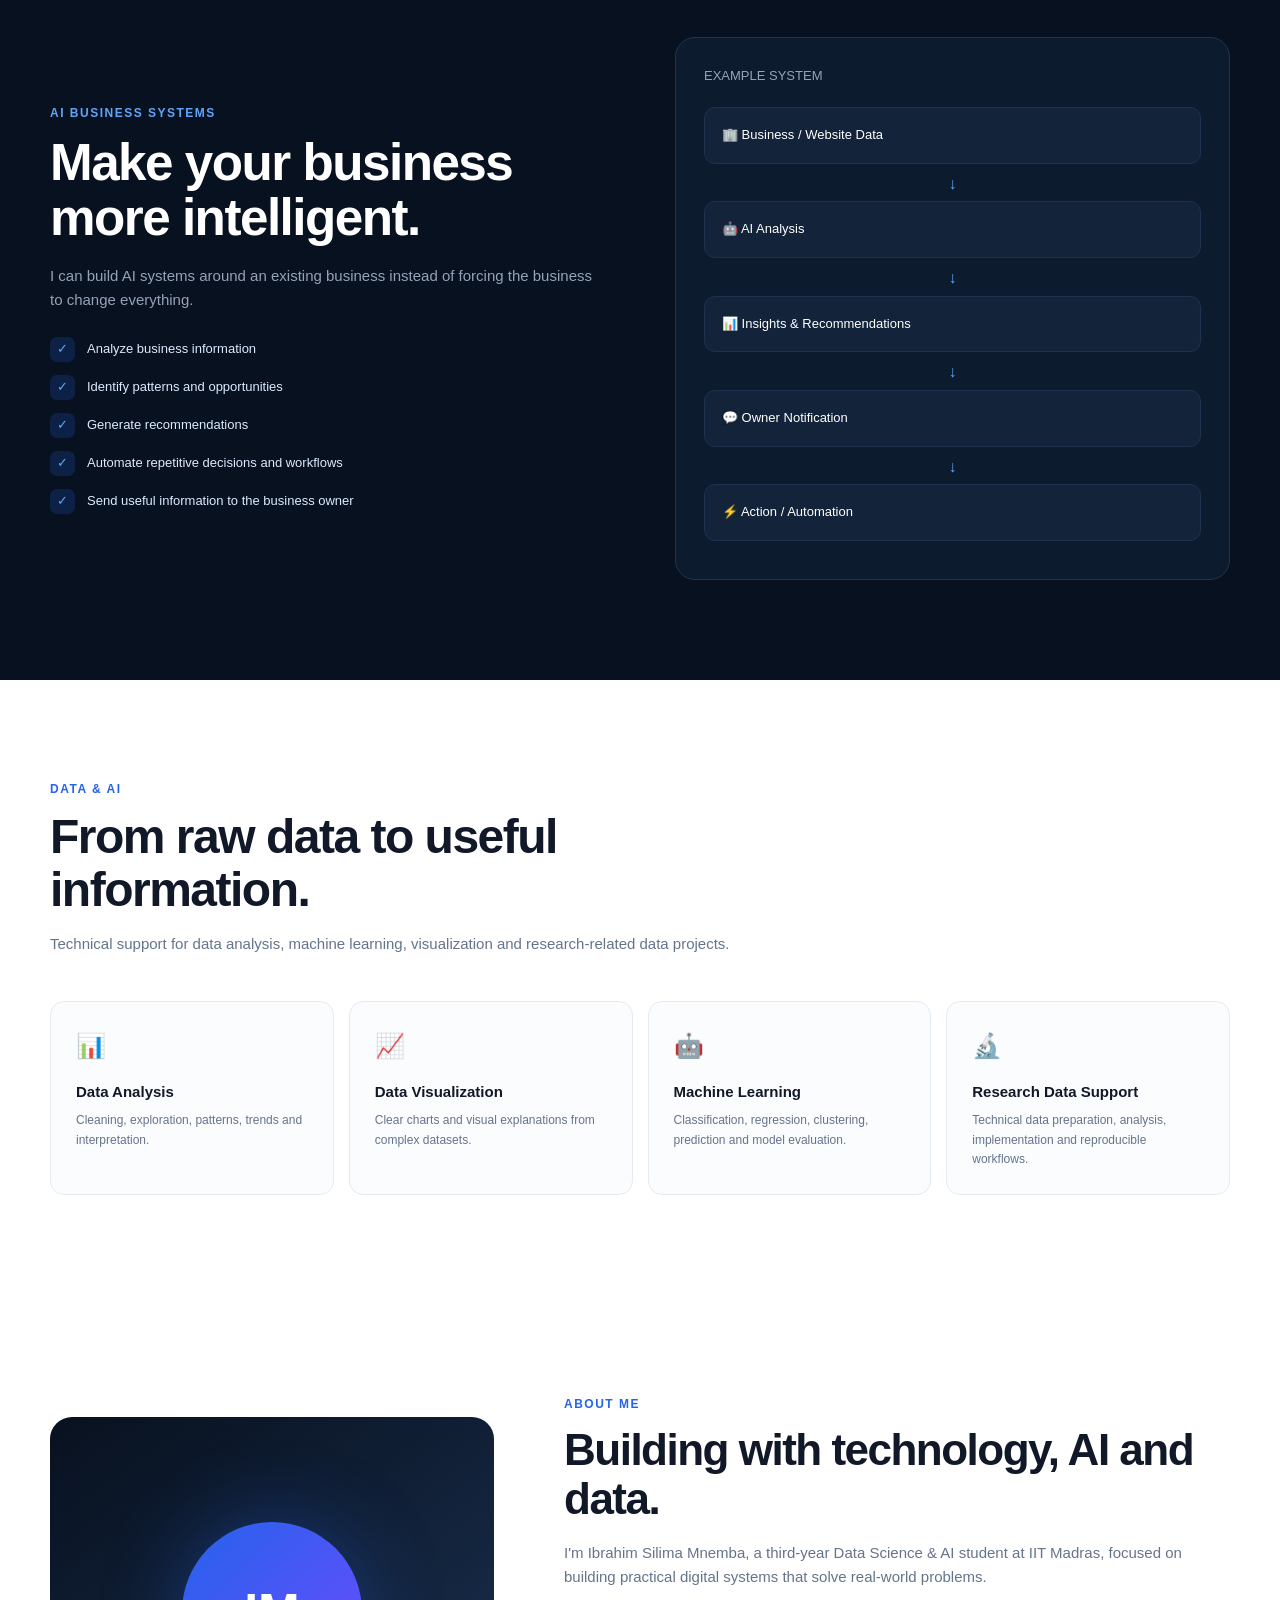
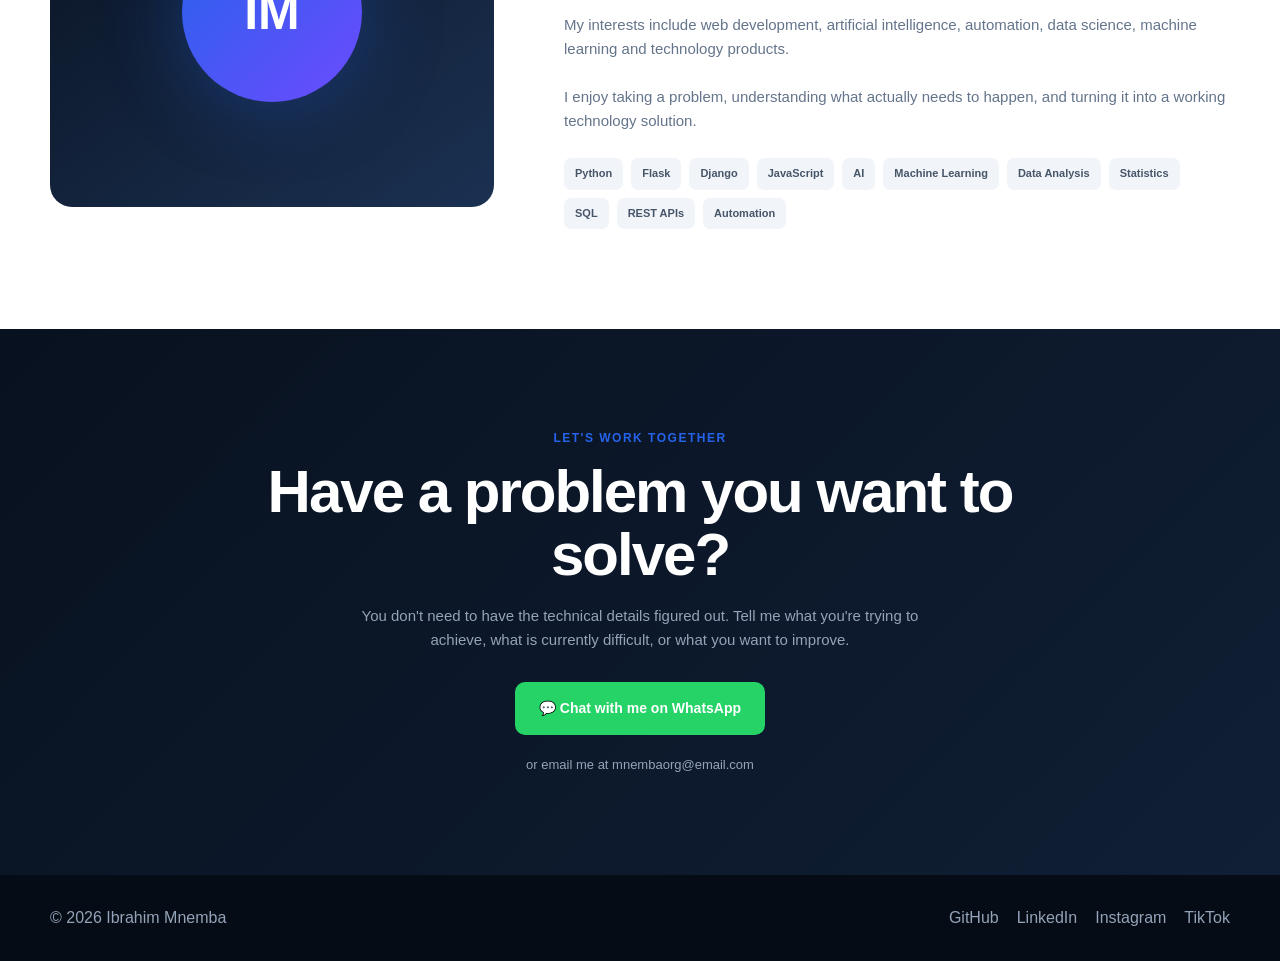
==== commit b51924d1: "Update index.html" ====
--- a/index.html
+++ b/index.html
@@ -1265,7 +1265,7 @@
                 </a>
 
 
-                <a class="service-card" href="../services/website-fix.html">
+                <!-- <a class="service-card" href="../mnemba_tech/services/website-fix.html"> -->
 
                     <div class="service-icon">
                         🔧
@@ -1288,7 +1288,7 @@
                 </a>
 
 
-                <a class="service-card" href="../services/ai-integration.html">
+                <a class="service-card" href="../mnemba_tech/services/ai-integration.html">
 
                     <div class="service-icon">
                         🤖
@@ -1311,7 +1311,7 @@
                 </a>
 
 
-                <a class="service-card" href="../services/whatsapp-ai-agents.html">
+                <a class="service-card" href="../mnemba_tech/services/whatsapp-ai-agents.html">
 
                     <div class="service-icon">
                         💬
@@ -1333,7 +1333,7 @@
                 </a>
 
 
-                <a class="service-card" href="../services/business-automation.html">
+                <a class="service-card" href="../mnemba_tech/services/business-automation.html">
 
                     <div class="service-icon">
                         ⚡
@@ -1356,7 +1356,7 @@
                 </a>
 
 
-                <a class="service-card" href="../services/content-creator-systems.html">
+                <a class="service-card" href="../mnemba_tech/services/content-creator-systems.html">
 
                     <div class="service-icon">
                         🎬
@@ -1379,7 +1379,7 @@
                 </a>
 
 
-                <a class="service-card" href="../services/ai-business-advisor.html">
+                <a class="service-card" href="../mnemba_tech/services/ai-business-advisor.html">
 
                     <div class="service-icon">
                         🧠
@@ -1402,7 +1402,7 @@
                 </a>
 
 
-                <a class="service-card" href="../services/api-system-integration.html">
+                <a class="service-card" href="../mnemba_tech/services/api-system-integration.html">
 
                     <div class="service-icon">
                         🔌
@@ -1425,7 +1425,7 @@
                 </a>
 
 
-                <a class="service-card" href="../services/data-machine-learning.html">
+                <a class="service-card" href="../mnemba_tech/services/data-machine-learning.html">
 
                     <div class="service-icon">
                         📊
@@ -1448,7 +1448,7 @@
                 </a>
 
 
-                <a class="service-card" href="../services/technology-training.html">
+                <a class="service-card" href="../mnemba_tech/services/technology-training.html">
 
                     <div class="service-icon">
                         🎓
@@ -2126,4 +2126,4 @@
     </a>
 
 </body>
-</html>+</html>
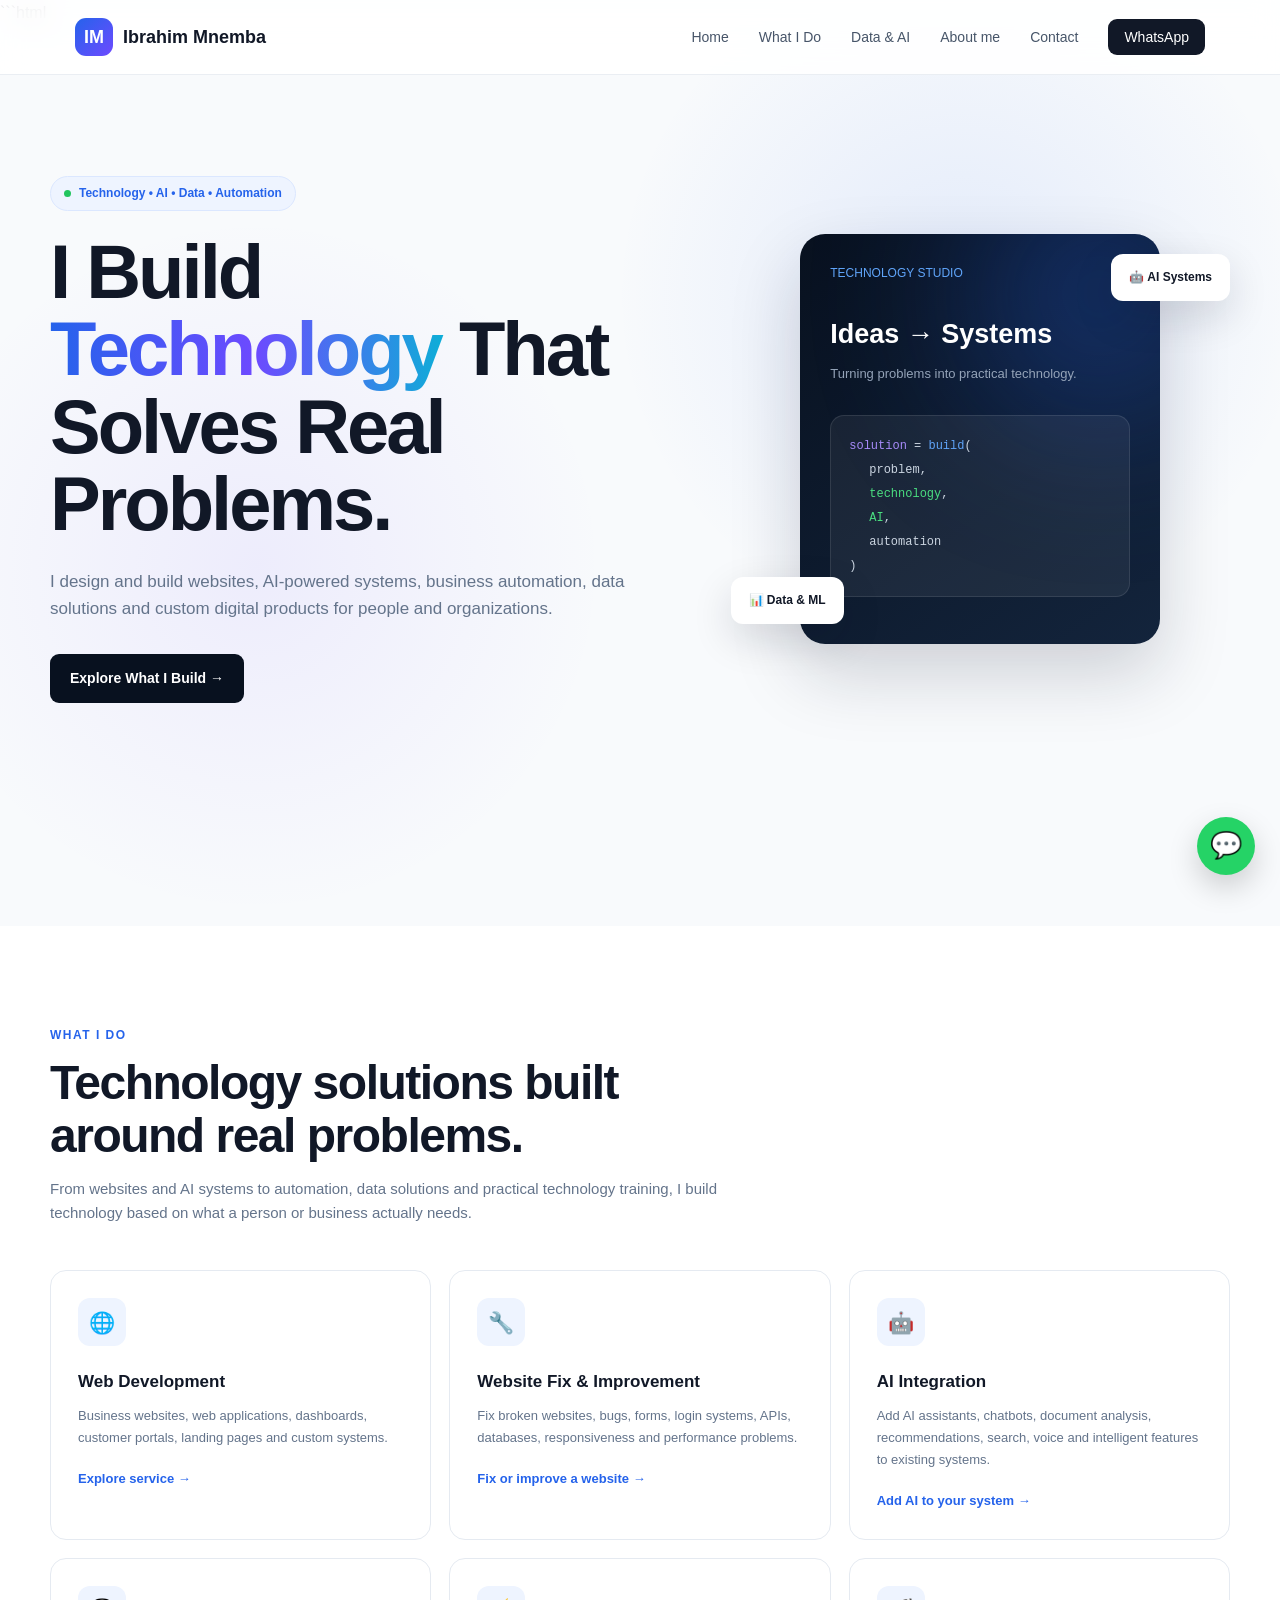
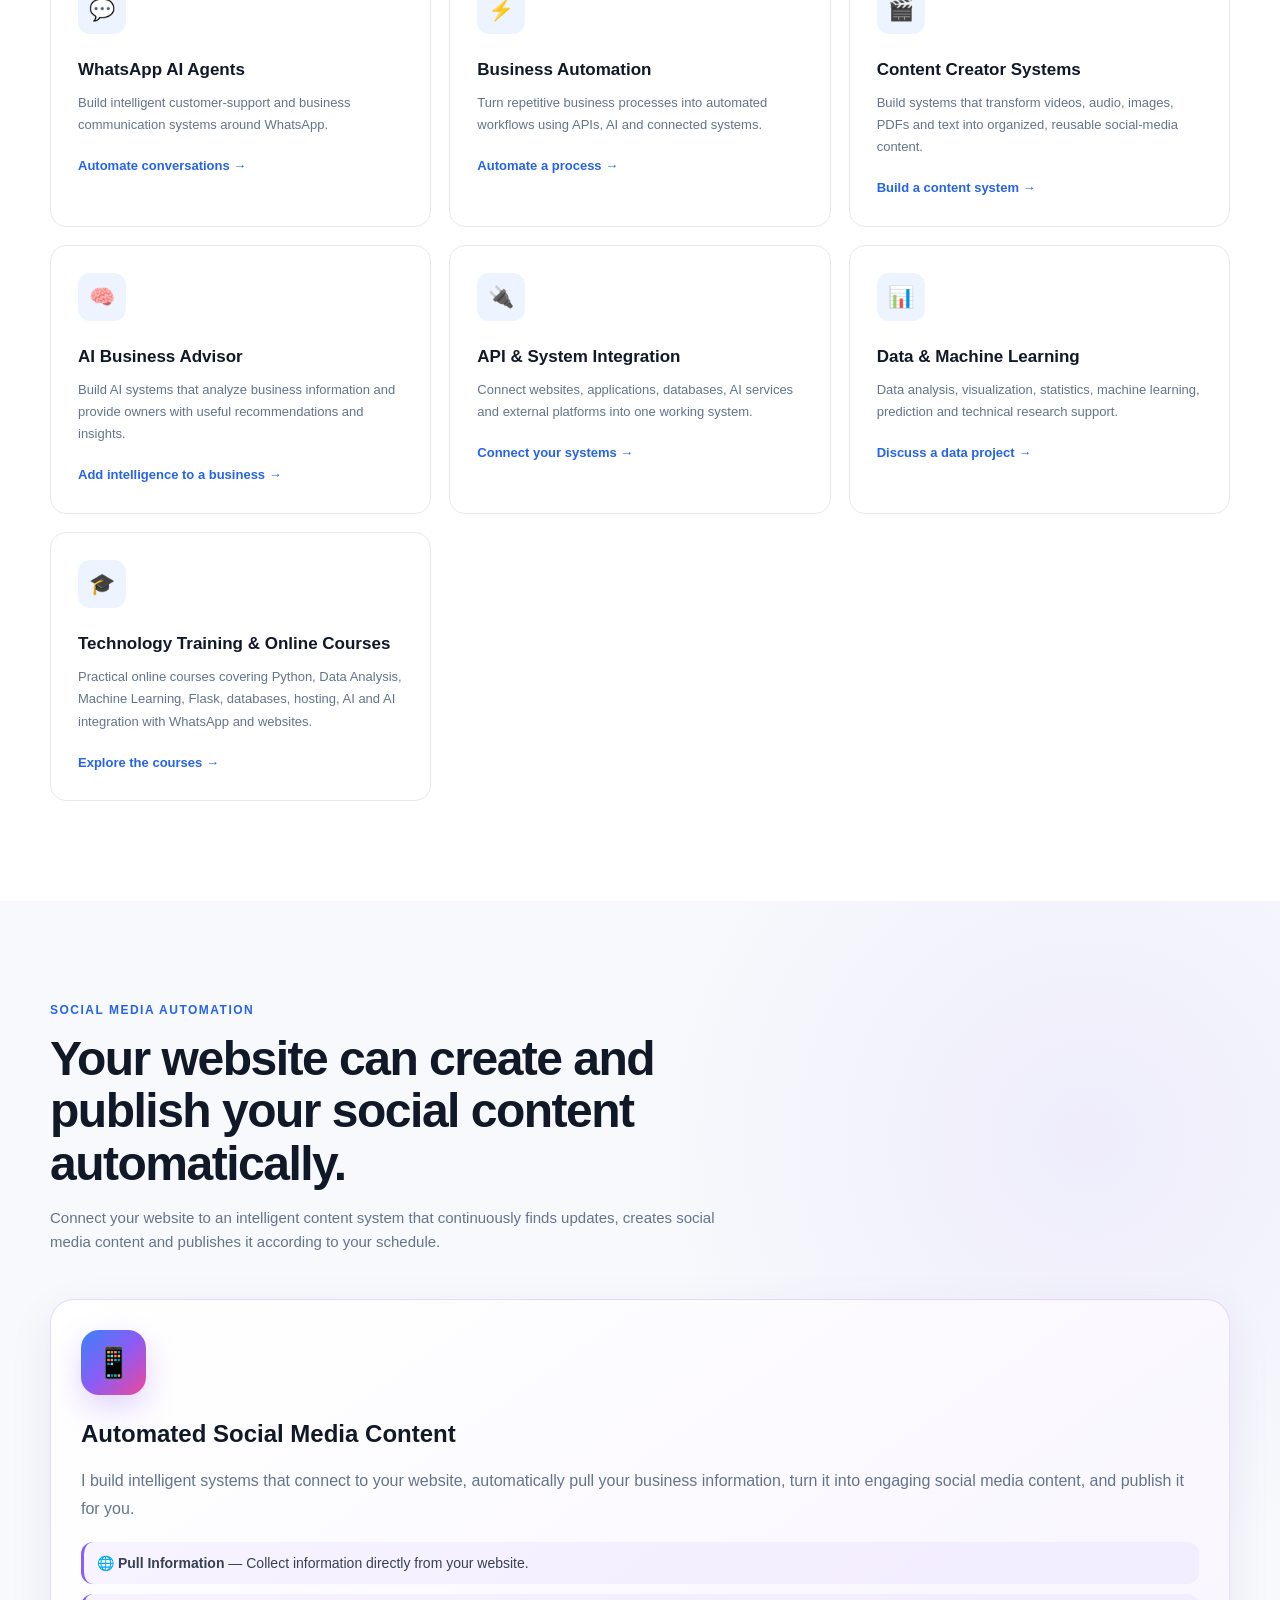
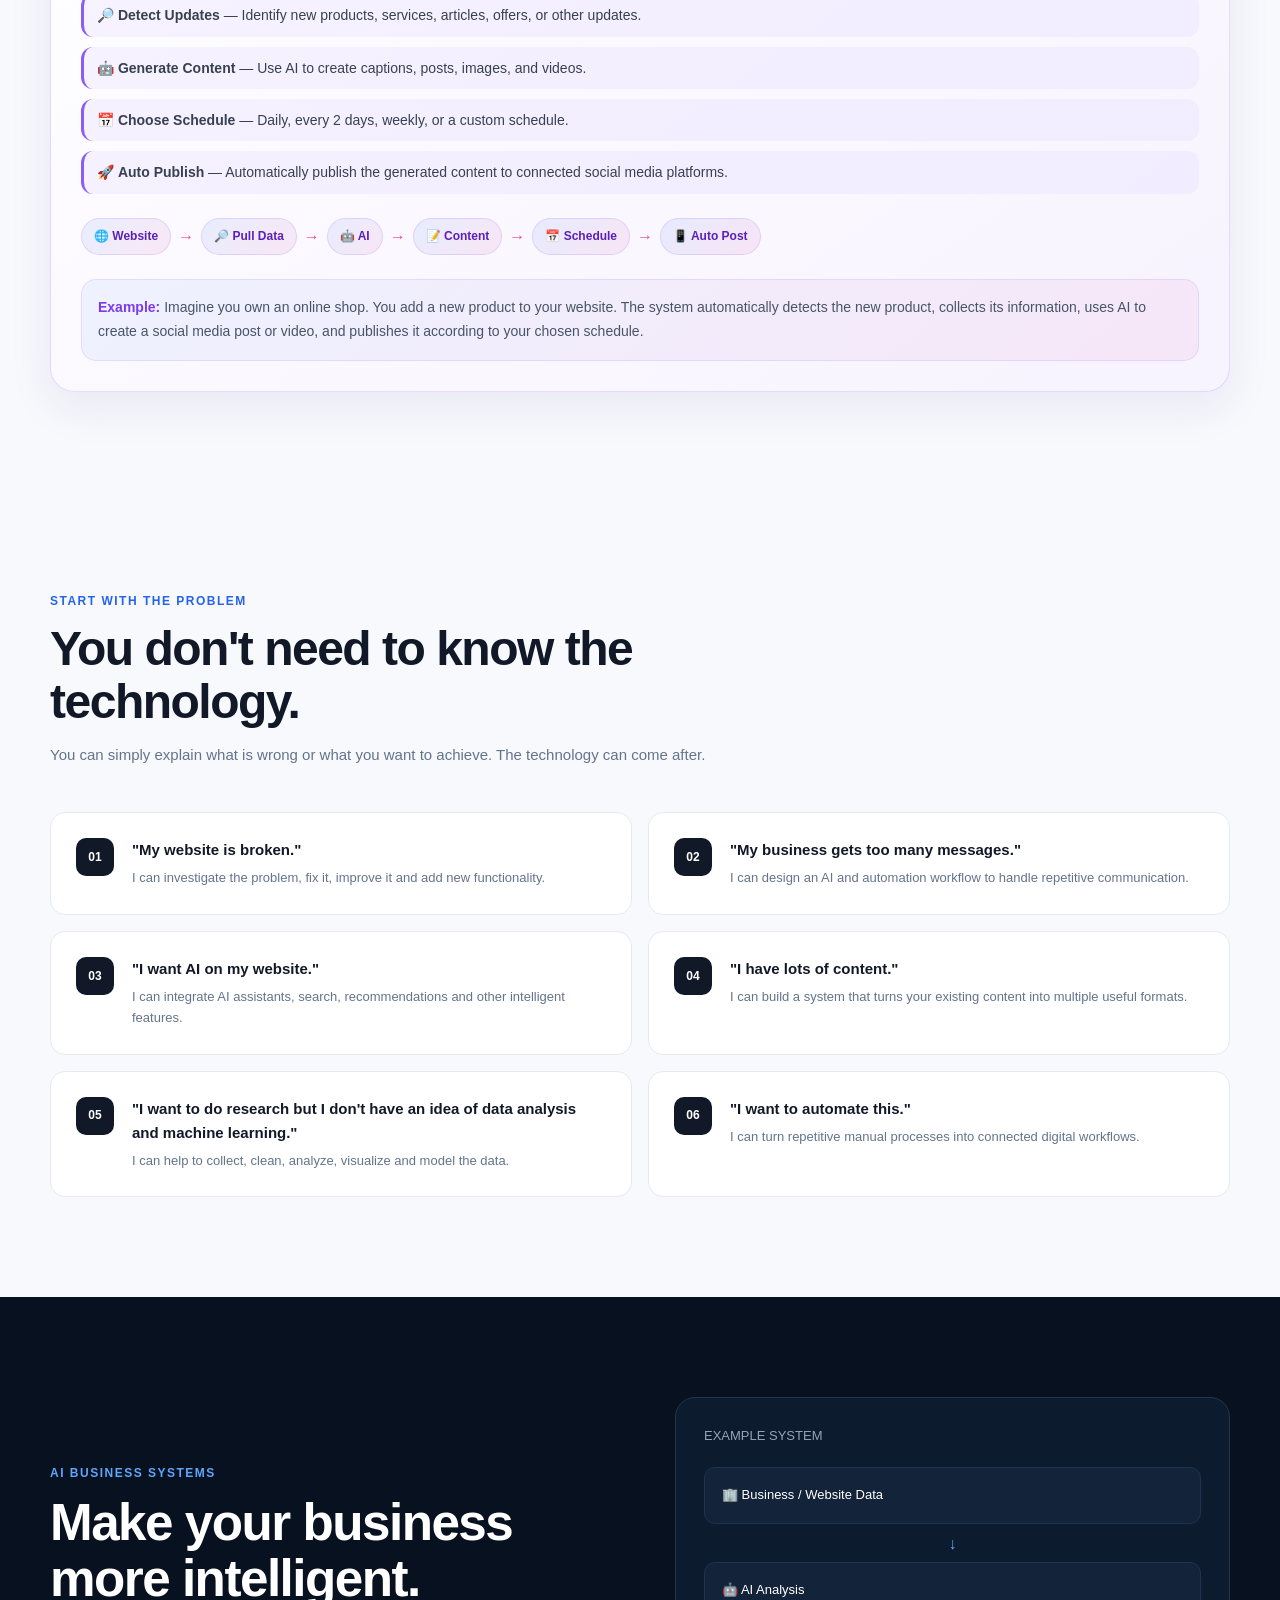
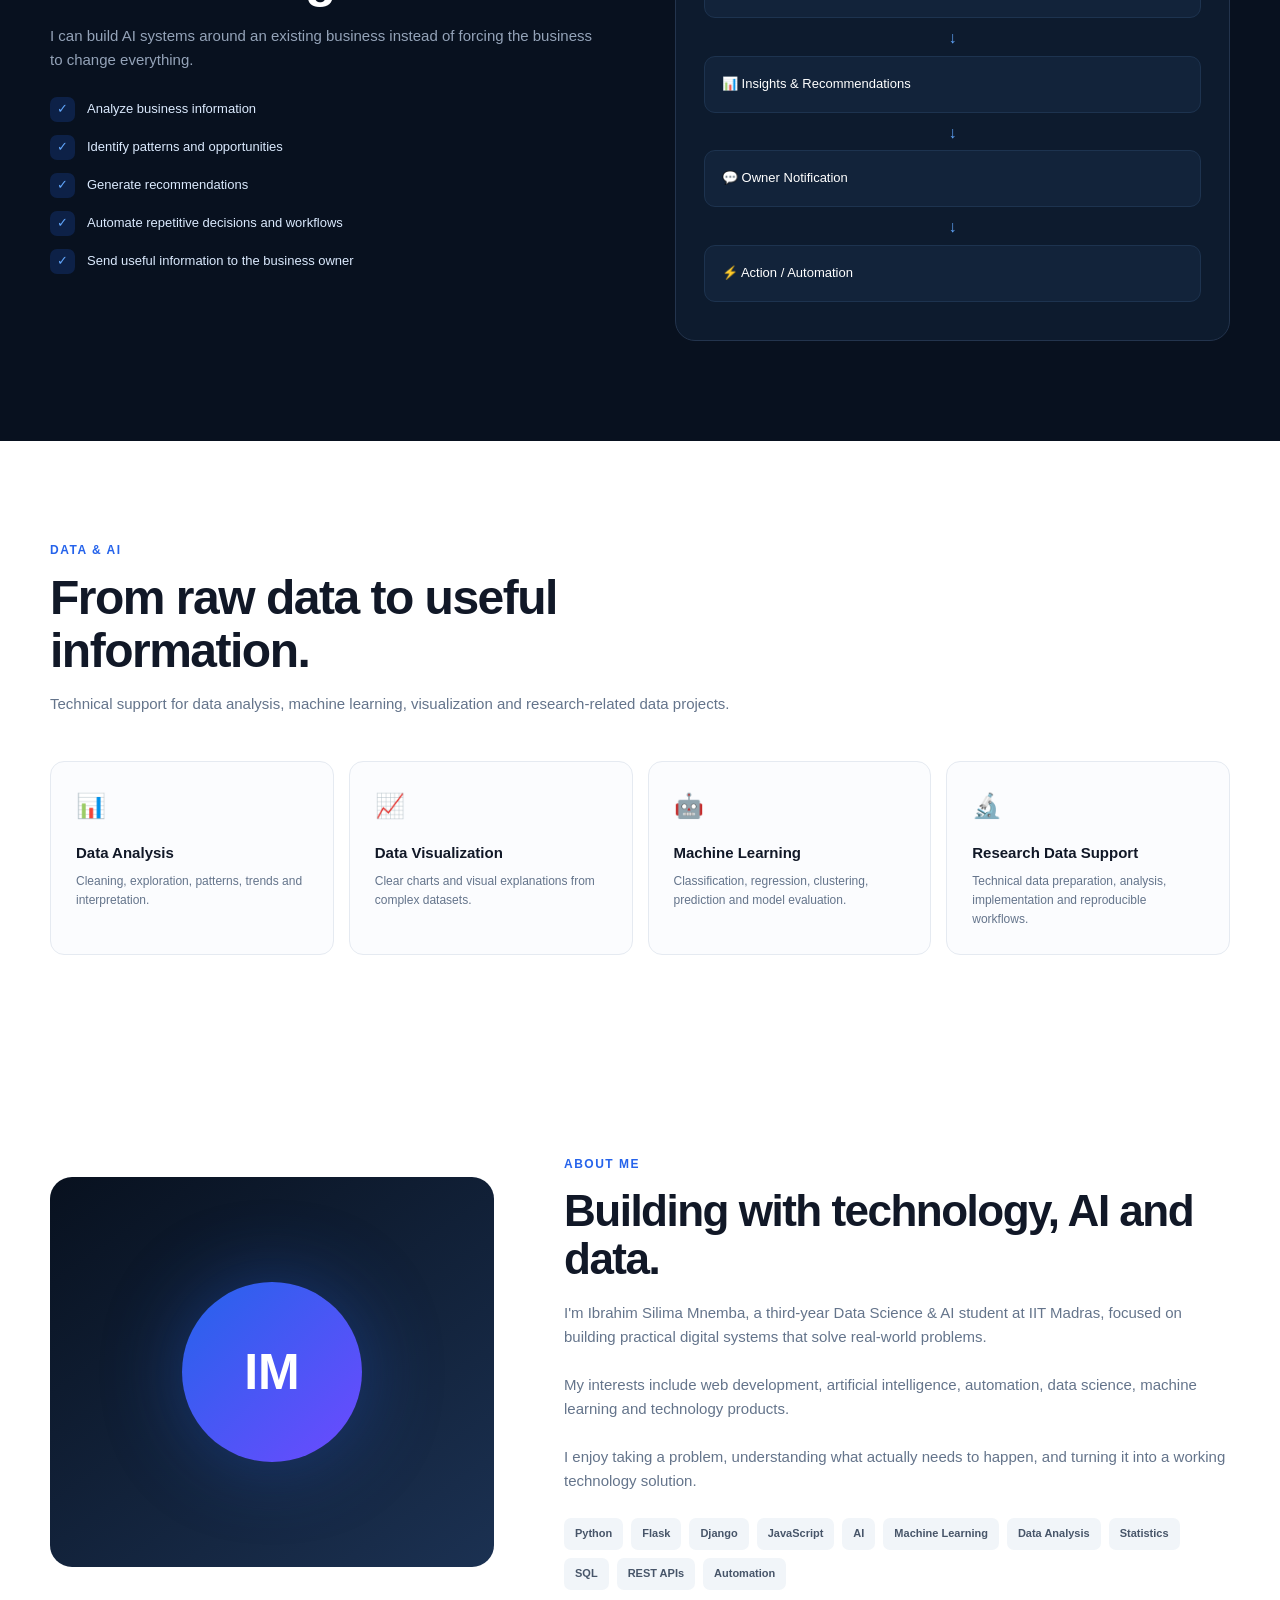
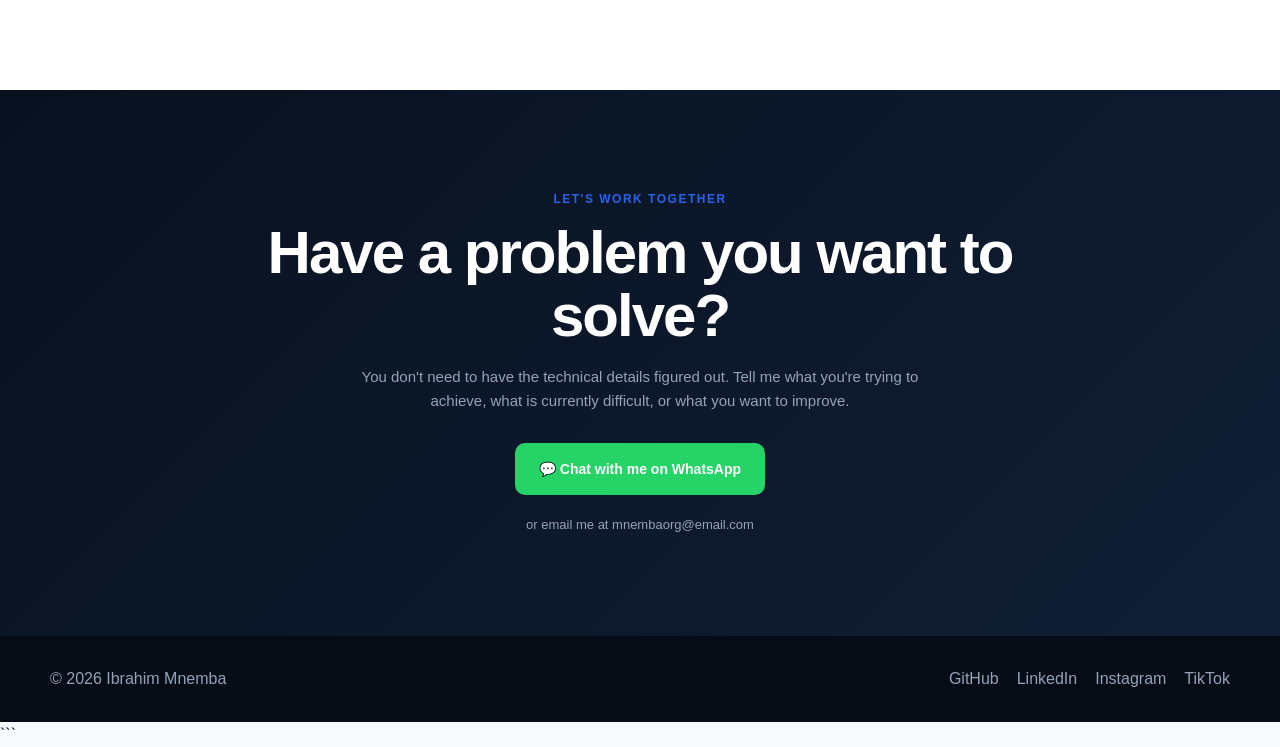
==== commit d097bd96: "Update index.html" ====
--- a/index.html
+++ b/index.html
@@ -1,3 +1,4 @@
+```html
 <!DOCTYPE html>
 <html lang="en">
 
@@ -1073,7 +1074,6 @@
                     <a href="#services">What I Do</a>
                 </li>
 
-            
                 <li>
                     <a href="#data">Data & AI</a>
                 </li>
@@ -1142,8 +1142,6 @@
                         Explore What I Build →
                     </a>
 
-                    
-
                 </div>
 
             </div>
@@ -1242,7 +1240,7 @@
 
             <div class="services-grid">
 
-                <a class="service-card" href="../services/web-development.html">
+                <a class="service-card" href="../mnemba_tech/services/web-development.html">
 
                     <div class="service-icon">
                         🌐
@@ -1265,7 +1263,7 @@
                 </a>
 
 
-                <!-- <a class="service-card" href="../mnemba_tech/services/website-fix.html"> -->
+                <a class="service-card" href="../mnemba_tech/services/website-fix.html">
 
                     <div class="service-icon">
                         🔧
@@ -2127,3 +2125,4 @@
 
 </body>
 </html>
+```
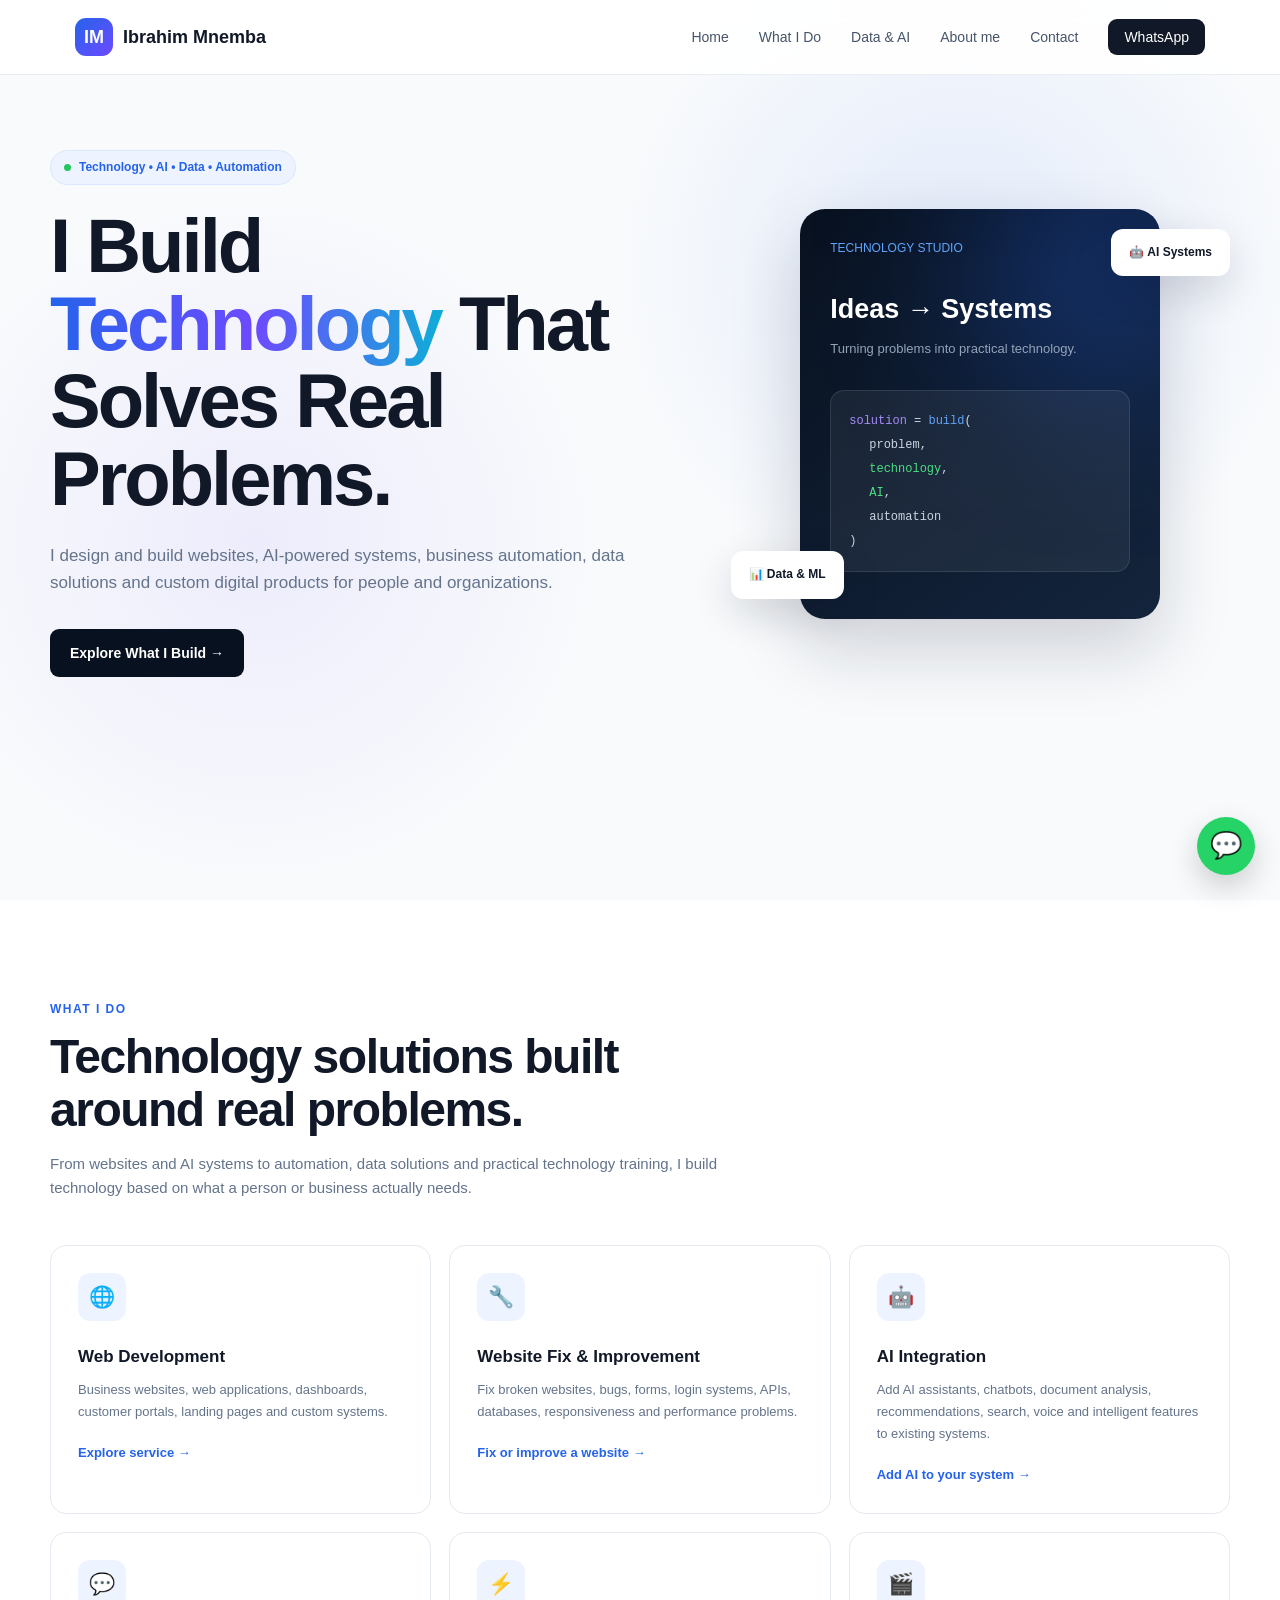
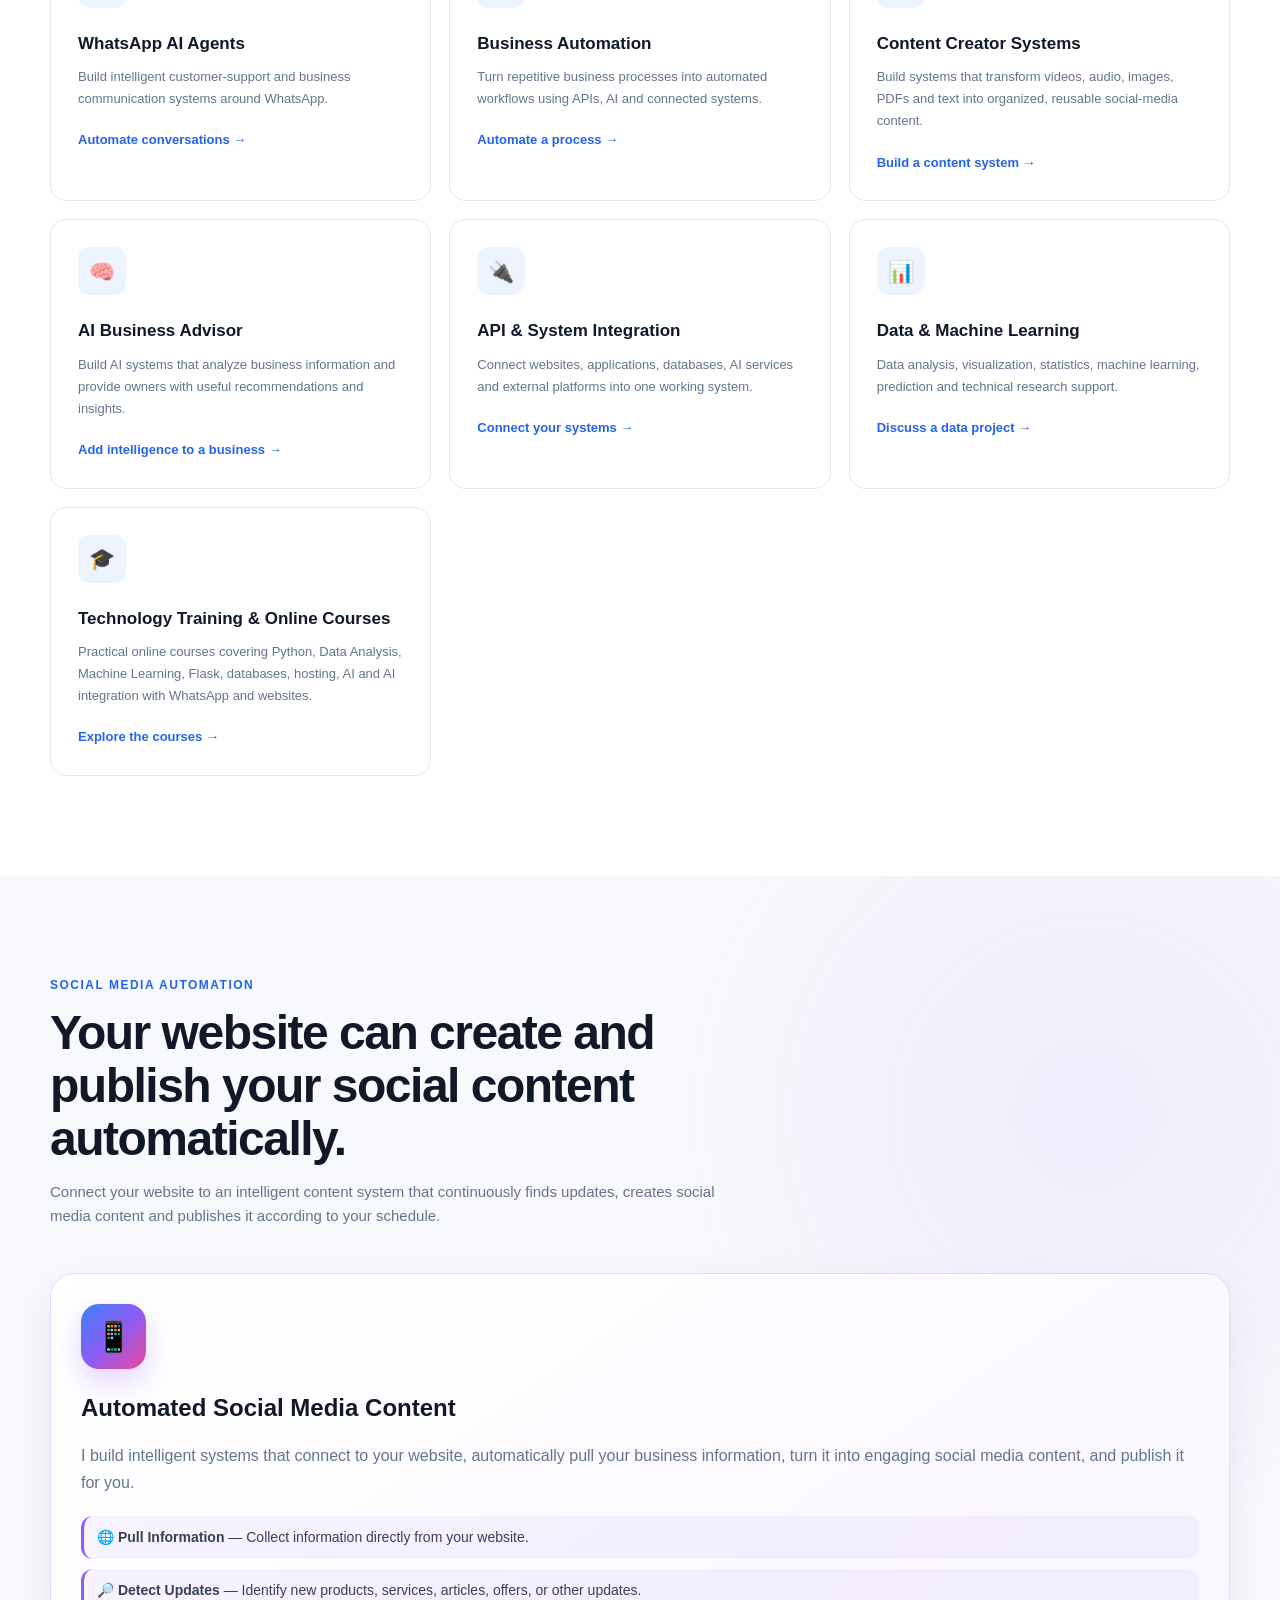
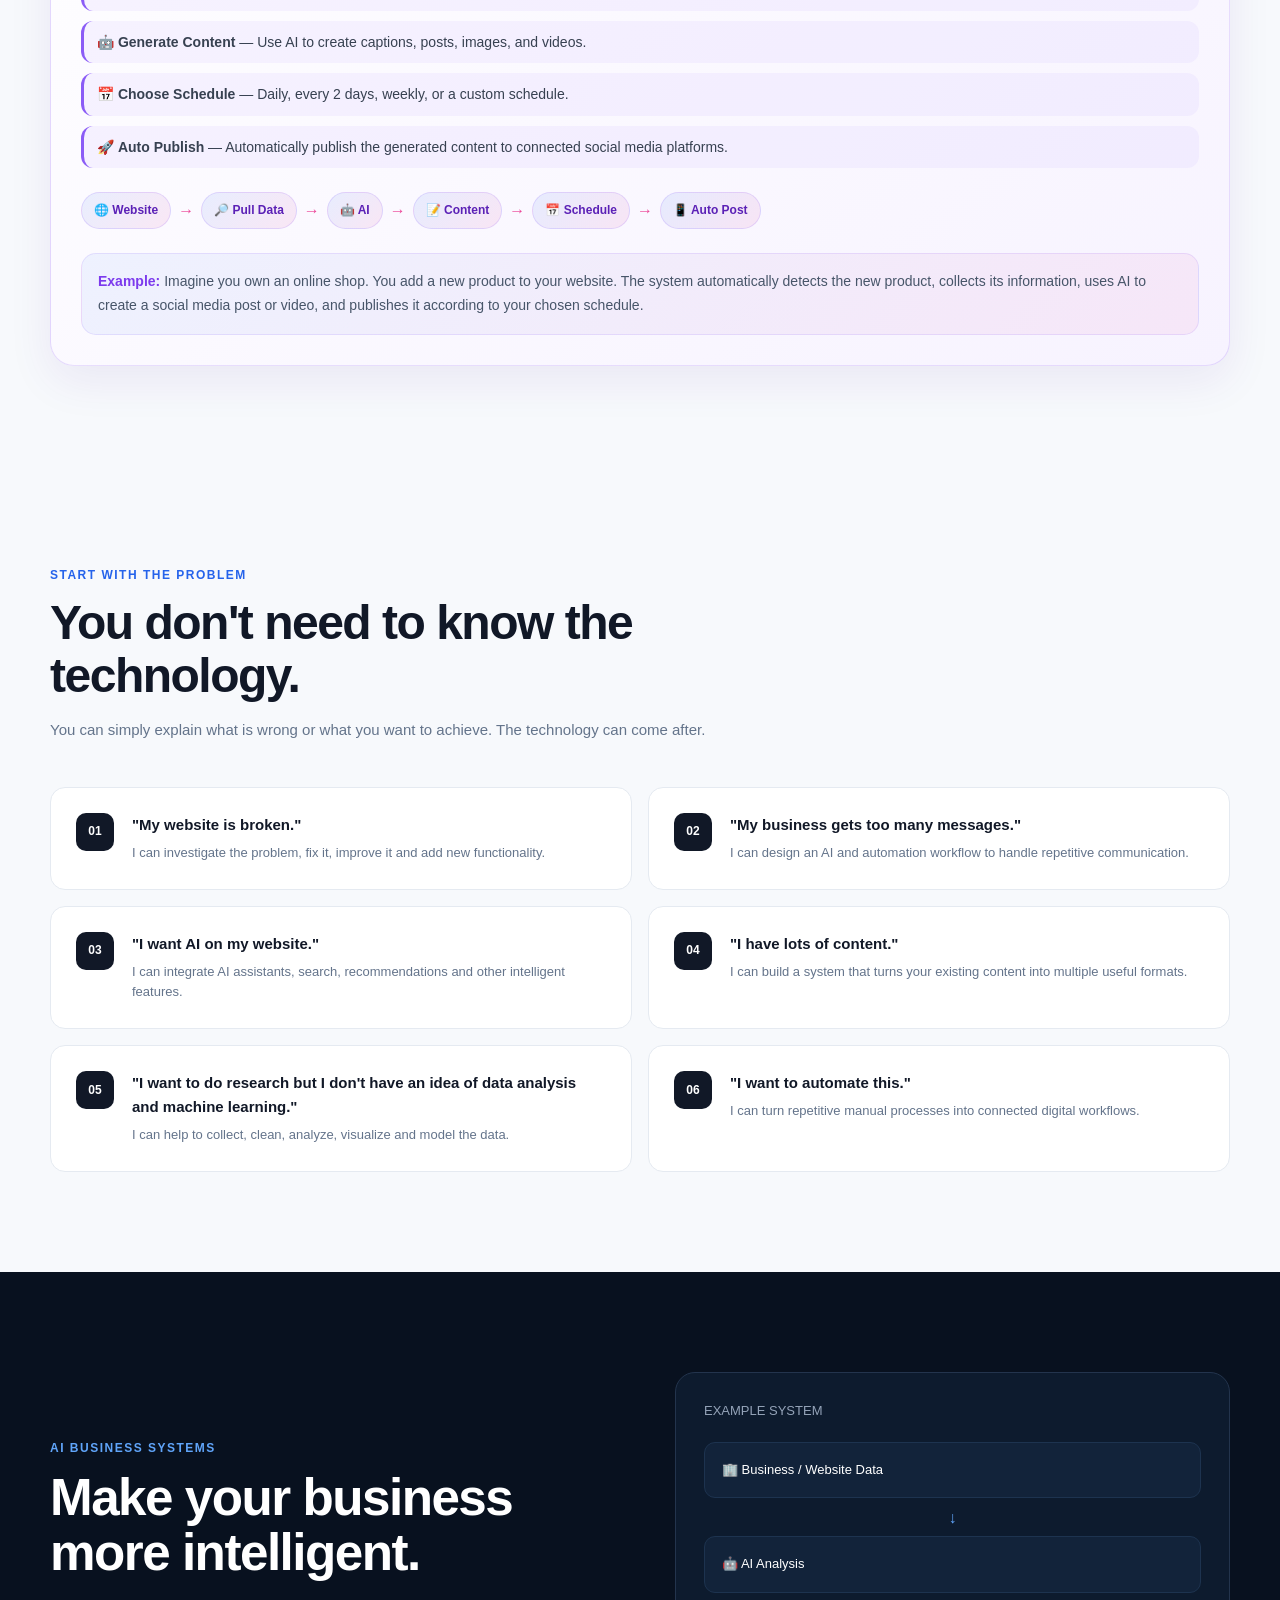
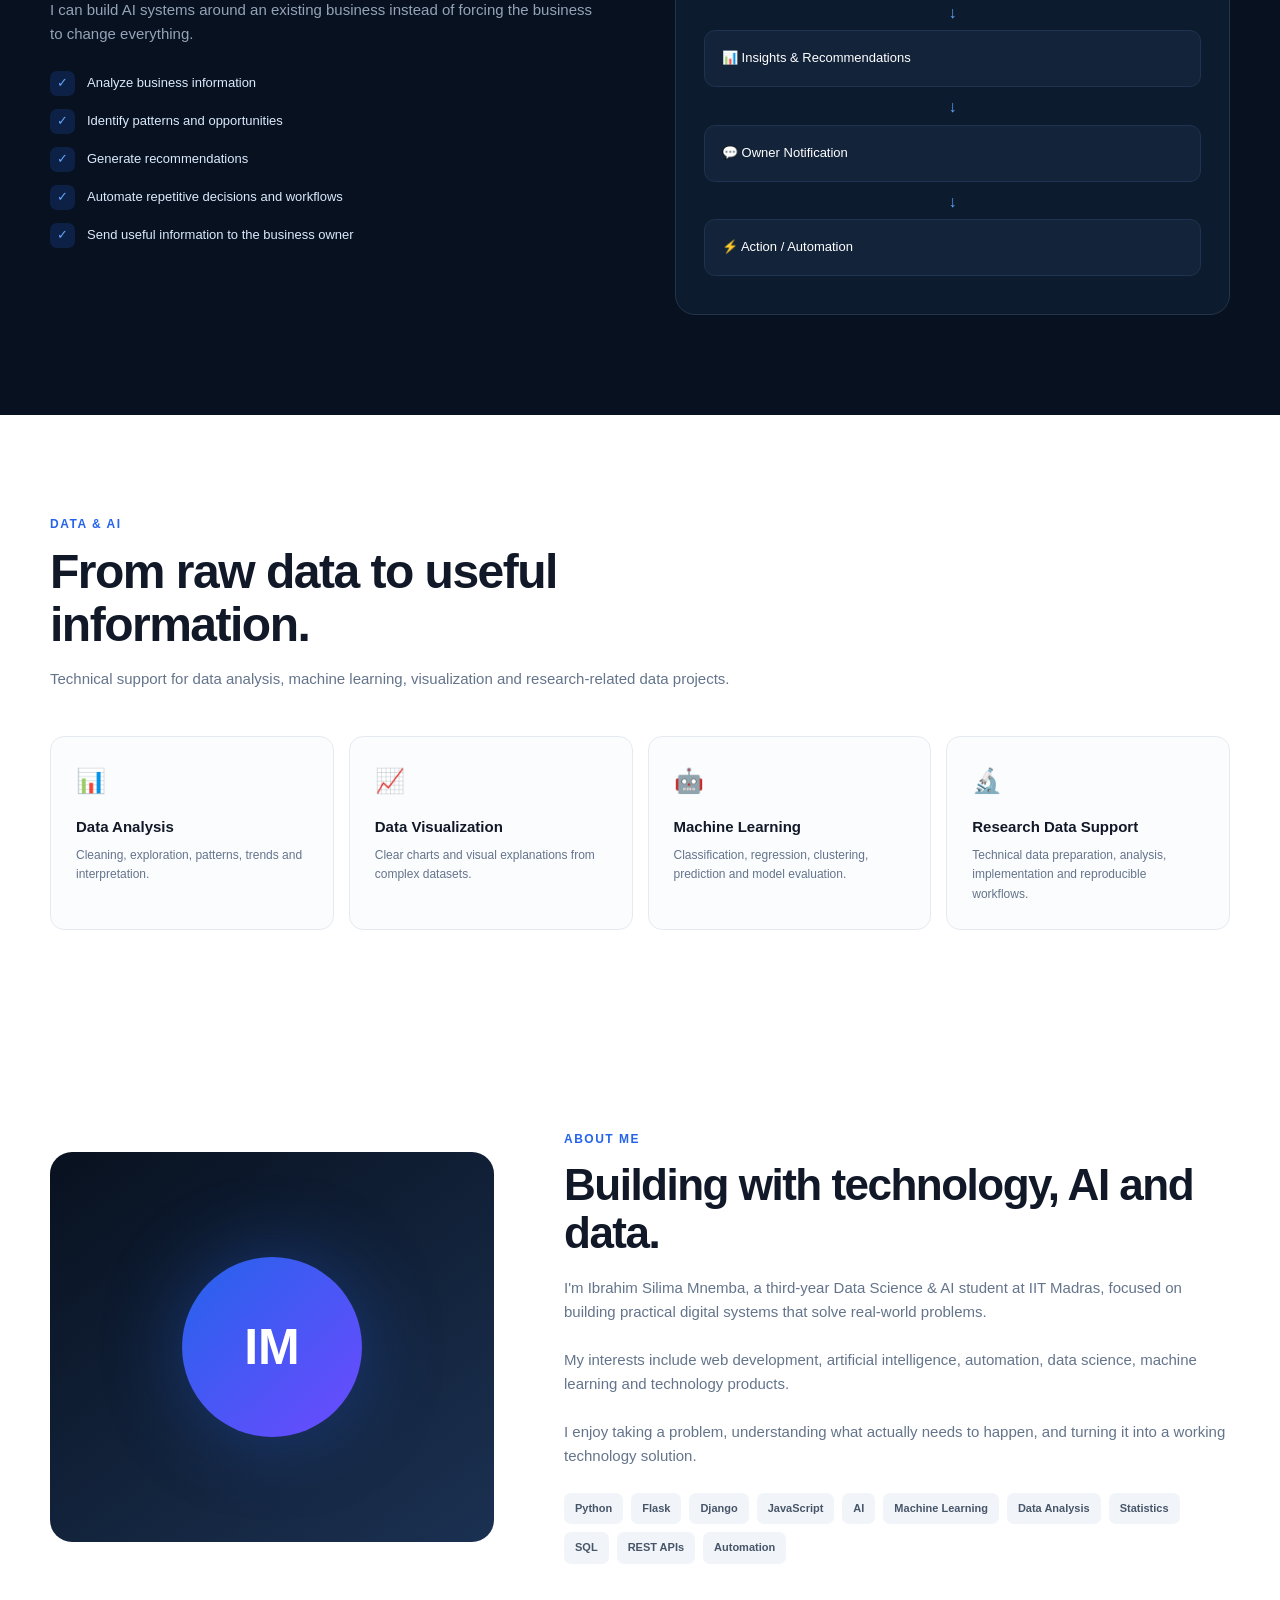
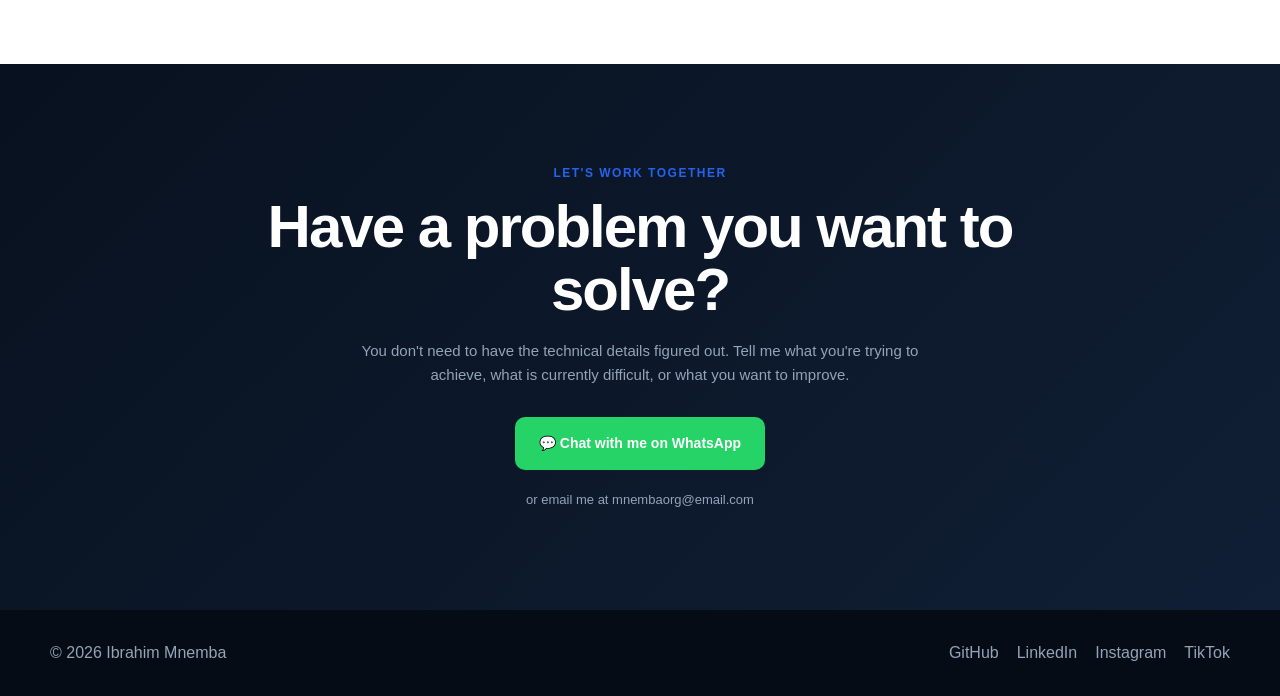
==== commit deda17f5: "Update index.html" ====
--- a/index.html
+++ b/index.html
@@ -1,4 +1,4 @@
-```html
+
 <!DOCTYPE html>
 <html lang="en">
 
@@ -1089,7 +1089,7 @@
                 <li>
                     <a
                         class="nav-whatsapp"
-                        href="https://wa.me/255700000000?text=Hello%20Ibrahim%2C%20I%20saw%20your%20website%20and%20I%27d%20like%20to%20discuss%20a%20project."
+                        href="https://wa.me/255774302043?text=Hello%20Ibrahim%2C%20I%20saw%20your%20website%20and%20I%27d%20like%20to%20discuss%20a%20project."
                         target="_blank"
                     >
                         WhatsApp
@@ -2061,7 +2061,7 @@
             </p>
 
             <a
-                href="https://wa.me/255700000000?text=Hello%20Ibrahim%2C%20I%20visited%20your%20website%20and%20I%27d%20like%20to%20discuss%20a%20project."
+                href="https://wa.me/255774302043?text=Hello%20Ibrahim%2C%20I%20visited%20your%20website%20and%20I%27d%20like%20to%20discuss%20a%20project."
                 target="_blank"
                 class="whatsapp-btn"
             >
@@ -2115,7 +2115,7 @@
 
 
     <a
-        href="https://wa.me/255700000000?text=Hello%20Ibrahim%2C%20I%20saw%20your%20website%20and%20would%20like%20to%20discuss%20a%20project."
+        href="https://wa.me/255774302043?text=Hello%20Ibrahim%2C%20I%20saw%20your%20website%20and%20would%20like%20to%20discuss%20a%20project."
         target="_blank"
         class="floating-whatsapp"
         title="Chat with me on WhatsApp"
@@ -2125,4 +2125,3 @@
 
 </body>
 </html>
-```
